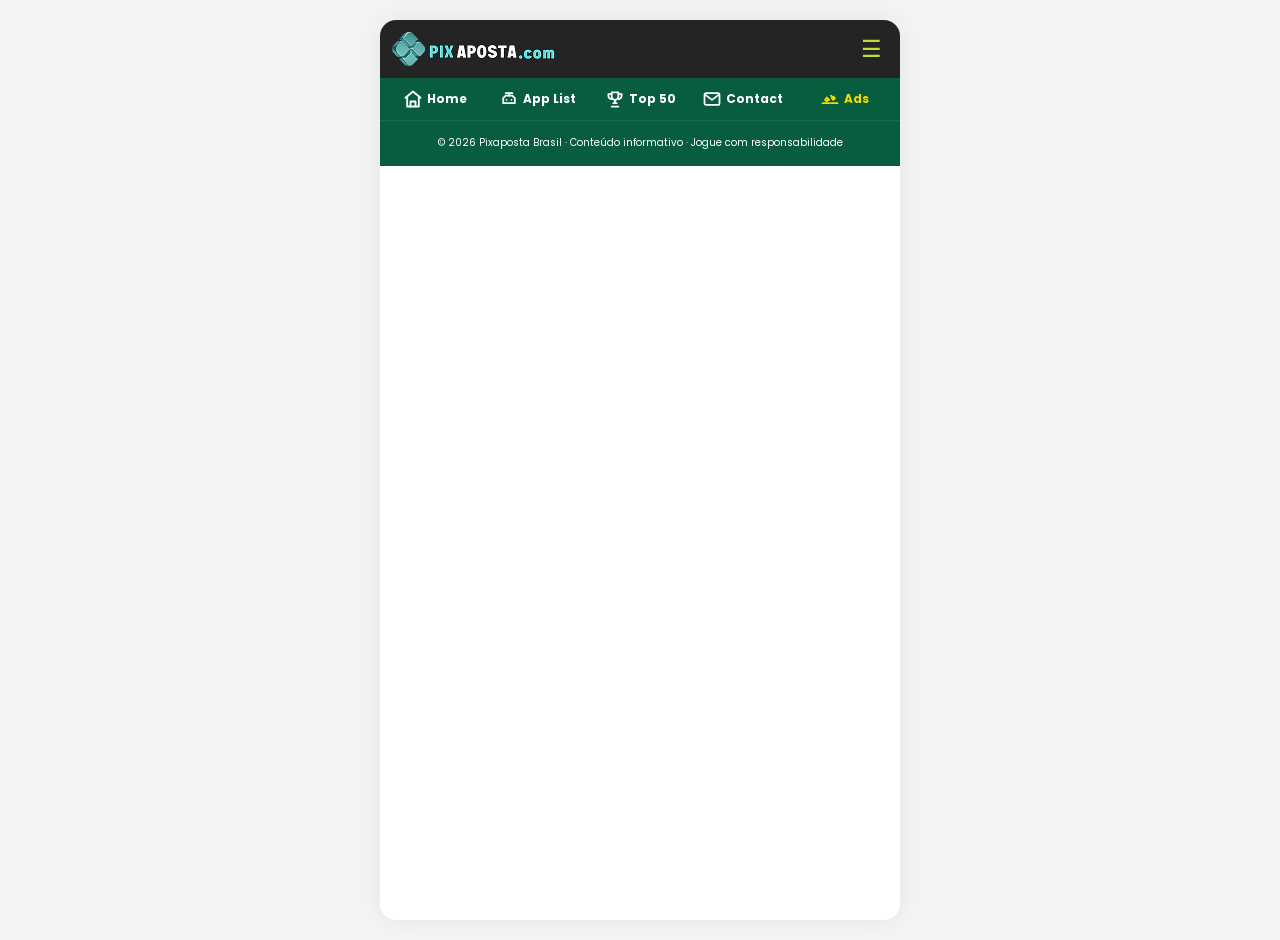
==== about.html @ 3890f2f1 "extra update" ====
<!doctype html>
<html lang="pt-BR">
<head>
    <meta charset="utf-8">
    <meta name="viewport" content="width=device-width, initial-scale=1">
    <title>Pixaposta Brasil — Aplicativos de Jogos, Plataformas e Ofertas</title>
    <meta name="description" content="Confira aplicativos de jogos e plataformas populares no Brasil. Explore novidades, ofertas e informações sobre cada aplicativo.">
    <meta name="robots" content="index,follow,max-image-preview:large">
    <meta name="author" content="Pixaposta Brasil">
    <meta name="format-detection" content="telephone=no">
    <link rel="canonical" href="https://example.com/">
    <meta property="og:type" content="website">
    <meta property="og:locale" content="pt_BR">
    <meta property="og:title" content="Pixaposta Brasil — Aplicativos de Jogos, Plataformas e Ofertas">
    <meta property="og:description" content="Explore plataformas brasileiras de jogos, bônus e aplicativos recomendados.">
    <meta name="theme-color" content="#075d3e">
    <link rel="preconnect" href="https://fonts.googleapis.com">
    <link rel="preconnect" href="https://fonts.gstatic.com" crossorigin>
    <link href="https://fonts.googleapis.com/css2?family=Poppins:wght@400;500;600;700;800;900&display=swap" rel="stylesheet">
    <link rel="stylesheet" href="./assets/css/style.css">
    <script type="application/ld+json">
    {"@context":"https://schema.org","@type":"WebSite","name":"Pix Aposta Brasil","url":"https://example.com/","inLanguage":"pt-BR","description":"Plataformas brasileiras de jogos, bônus e aplicativos recomendados."}
    </script>
</head>
<body>
    <main class="site" id="topperformers">
        <header>
            <div class="topbar">
            <a class="brand" href="index.html" aria-label="Pix Aposta Brasil">
                <img class="brand-logo" src="./assets/images/pixaposta-logo.png" alt="Pix Aposta Brasil">
            </a>
            <button class="menu" id="menu-toggle" type="button" aria-label="Abrir menu" aria-expanded="false" aria-controls="site-menu">☰</button>
            </div>
            <nav class="menu-panel" id="site-menu" aria-label="Menu do site">
            <a href="index.html"><span class="menu-icon" aria-hidden="true"><svg viewBox="0 0 24 24" fill="none" stroke="currentColor" stroke-width="2" stroke-linecap="round" stroke-linejoin="round"><path d="M3 10.5 12 3l9 7.5"/><path d="M5 9.5V21h14V9.5"/><path d="M9 21v-6h6v6"/></svg></span>Home</a>
            <a href="policy.html"><span class="menu-icon" aria-hidden="true"><svg viewBox="0 0 24 24" fill="none" stroke="currentColor" stroke-width="2" stroke-linecap="round" stroke-linejoin="round"><path d="M12 3 20 6v6c0 5-3.5 8-8 9-4.5-1-8-4-8-9V6l8-3Z"/><path d="m9 12 2 2 4-4"/></svg></span>Policy</a>
            <a href="terms-and-conditions.html"><span class="menu-icon" aria-hidden="true"><svg viewBox="0 0 24 24" fill="none" stroke="currentColor" stroke-width="2" stroke-linecap="round" stroke-linejoin="round"><path d="M6 3h9l3 3v15H6z"/><path d="M15 3v4h4"/><path d="M9 12h6M9 16h6"/></svg></span>T&amp;C</a>
            <a href="about.html"><span class="menu-icon" aria-hidden="true"><svg viewBox="0 0 24 24" fill="none" stroke="currentColor" stroke-width="2" stroke-linecap="round" stroke-linejoin="round"><circle cx="12" cy="8" r="4"/><path d="M4 21c1.5-4 4-6 8-6s6.5 2 8 6"/></svg></span>About</a>
            <a href="faq.html"><span class="menu-icon" aria-hidden="true"><svg viewBox="0 0 24 24" fill="none" stroke="currentColor" stroke-width="2" stroke-linecap="round" stroke-linejoin="round"><circle cx="12" cy="12" r="9"/><path d="M9.5 9a2.7 2.7 0 1 1 4.5 2c-1.4 1-2 1.5-2 3"/><path d="M12 17h.01"/></svg></span>FAQ</a>
            </nav>
            <nav class="nav" aria-label="Navegação principal">
            <a href="index.html"><span class="nav-icon" aria-hidden="true"><svg viewBox="0 0 24 24" fill="none" stroke="currentColor" stroke-width="2.2" stroke-linecap="round" stroke-linejoin="round"><path d="M3 10.5 12 3l9 7.5"/><path d="M5 9.5V21h14V9.5"/><path d="M9 21v-6h6v6"/></svg></span><span class="nav-label">Home</span></a>
            <a href="applist.html"><span class="nav-icon" aria-hidden="true"><svg viewBox="0 0 24 24" fill="none" stroke="currentColor" stroke-width="2.1" stroke-linecap="round" stroke-linejoin="round"><path d="M8 8h8l3 3v6H5v-6l3-3Z"/><path d="M9 13h.01M15 13h.01"/><path d="M12 8V5"/><path d="M8 5h8"/></svg></span><span class="nav-label">App List</span></a>
            <a href="top.html"><span class="nav-icon" aria-hidden="true"><svg viewBox="0 0 24 24" fill="none" stroke="currentColor" stroke-width="2.1" stroke-linecap="round" stroke-linejoin="round"><path d="M8 4h8v5a4 4 0 0 1-8 0V4Z"/><path d="M8 6H4v2a4 4 0 0 0 4 4M16 6h4v2a4 4 0 0 1-4 4M12 13v4M8 21h8M10 17h4"/></svg></span><span class="nav-label">Top 50</span></a>
            <a href="contact.html"><span class="nav-icon" aria-hidden="true"><svg viewBox="0 0 24 24" fill="none" stroke="currentColor" stroke-width="2.1" stroke-linecap="round" stroke-linejoin="round"><rect x="3" y="5" width="18" height="14" rx="2"/><path d="m4 7 8 6 8-6"/></svg></span><span class="nav-label">Contact</span></a>
            <a href="ads.html" class="active" aria-current="page"><span class="nav-icon" aria-hidden="true"><svg viewBox="0 0 24 24" fill="none" stroke="currentColor" stroke-width="2.1" stroke-linecap="round" stroke-linejoin="round"><path d="m14 11 2-2 2 2-2 2-2-2Z"/><path d="m10 13-2 2-2-2 2-2 2 2Z"/><path d="m8 10 3 3"/><path d="m13 8 3 3"/><path d="M3 17h8M13 17h8"/></svg></span><span class="nav-label">Ads</span></a>
            </nav>
        </header>
        <footer class="footer">© 2026 Pixaposta Brasil · Conteúdo informativo · Jogue com responsabilidade</footer>
    </main>    
    <script src="./assets/js/app.js" defer></script>
</body>
</html>
---- assets/css/style.css ----
:root {
  --green: #075d3e;
  --green-2: #16a000;
  --lime: #b9df39;
  --orange: #ff6b19;
  --ink: #242424;
  --muted: #666;
  --bg: #f4f4f4;
  --card: #fff;
  --line: #ddd;
  --radius: 14px;
  --shadow:0 12px 30px rgba(0,0,0,.10);
  --border: #8d8d8d;
}
* {
  box-sizing: border-box;
}
html {
  scroll-behavior: smooth;
}
body {
  margin: 0;
  background: var(--bg);
  font-family: "Poppins", Arial, Helvetica, sans-serif;
  color: var(--ink);
  line-height: 1.45;
}
a {
  color: inherit;
}
button,
a {
  touch-action: manipulation;
}
.site {
  width: min(100%, 520px);
  margin: auto;
  background: #fff;
  min-height: 100vh;
  box-shadow: 0 0 28px #0001;
}
.topbar {
  background: #242424;
  color: #fff;
  min-height: 58px;
  display: flex;
  align-items: center;
  justify-content: space-between;
  padding: 7px 12px;
  font-size: 11px;
}
.brand {
  display: flex;
  align-items: center;
  min-width: 0;
}
.brand-logo {
  display: block;
  width: auto;
  max-width: min(210px, calc(100vw - 70px));
  height: auto;
  max-height: 42px;
  object-fit: contain;
}
.menu {
  font-size: 23px;
  color: #b9df39;
  background: transparent;
  border: 0;
  cursor: pointer;
  padding: 5px 6px;
  border-radius: 6px;
  line-height: 1;
  flex: 0 0 auto;
}
.menu:focus-visible {
  outline: 2px solid #b9df39;
  outline-offset: 2px;
}
.menu-panel {
  display: none;
  background: #031e03;
  border-bottom: 1px solid #ddd;
  box-shadow: 0 4px 10px #0002;
  padding: 6px 10px;
}
.menu-panel.open {
  display: block;
}
.menu-panel a {
  display: flex;
  align-items: center;
  gap: 9px;
  text-decoration: none;
  color: #eaff3b;
  font-size: 14px;
  font-weight: 600;
  padding: 10px 8px;
  border-radius: 8px;
}
.menu-panel a:hover,
.menu-panel a:focus-visible {
  background: #eef8e9;
  color: #075d3e;
}
.menu-panel a:focus-visible {
  outline: 2px solid #16a000;
  outline-offset: 1px;
}
.menu-icon,
.nav-icon {
  width: 20px;
  height: 20px;
  display: inline-flex;
  align-items: center;
  justify-content: center;
  flex: 0 0 20px;
}
.menu-icon svg,
.nav-icon svg {
  width: 20px;
  height: 20px;
  display: block;
}
.nav {
  background: var(--green);
  color: #fff;
  display: flex;
  justify-content: space-around;
  gap: 2px;
  padding: 7px 5px;
  font-size: 12px;
}
.nav a {
  display: flex;
  flex: 1;
  min-width: 0;
  align-items: center;
  justify-content: center;
  gap: 4px;
  padding: 4px 2px;
  text-decoration: none;
  font-weight: 700;
  color: #fff;
  border-radius: 7px;
  white-space: nowrap;
}
.nav a.active,
.nav a:hover,
.nav a:focus-visible {
  color: #f5d900;
}
.nav a:focus-visible {
  outline: 2px solid #f5d900;
  outline-offset: 1px;
}
.nav-label {
  display: inline-block;
}
.hero {
  padding: 8px;
  background: linear-gradient(135deg, #1b8b54, #b9df39);
}
.hero-banner {
  min-height: 95px;
  border-radius: 16px;
  /* background: radial-gradient(circle at 80% 20%, #ffd26a 0 9%, transparent 10%),
    linear-gradient(120deg, #174d37, #7b4b22 55%, #e5a54a); */
  color: #fff;
  padding: 16px;
  position: relative;
  overflow: hidden;
}

.hero-banner img {
    width: 100%;
    height: auto;
}
/* .hero-banner:after {
  content: "🎁";
  position: absolute;
  right: 12px;
  bottom: 2px;
  font-size: 68px;
  filter: drop-shadow(0 3px 2px #0005);
} */
.hero-banner h1 {
  font-size: 17px;
  line-height: 1.05;
  margin: 0 0 6px;
  max-width: 55%;
  text-transform: uppercase;
}
.hero-banner strong {
  color: #eaff3b;
  font-size: 25px;
  display: block;
}
.hero-banner small {
  font-size: 9px;
}
.featured {
  background: linear-gradient(135deg, #0d804d, #79b72b);
  padding: 12px 9px 10px;
  display: grid;
  grid-template-columns: repeat(3, 1fr);
  gap: 7px;
}
.feature {
  background: #fff;
  border-radius: 10px;
  padding: 8px 5px;
  text-align: center;
  box-shadow: 0 2px 0 #0002;
}
.app-icon {
  width: 48px;
  height: 48px;
  margin: 0 auto 5px;
  /* border-radius: 10px; */
  display: grid;
  place-items: center;
  /* background: linear-gradient(135deg, #0b5b39, #1aa600); */
  color: #fff;
  font-size: 13px;
  font-weight: 900;
  /* border: 3px solid #f4d94a; */
  box-shadow: inset 0 0 0 2px #fff5;
}
.feature h2 {
  font-size: 11px;
  margin: 2px 0;
}
.stars {
  color: #f5a400;
  font-size: 20px;
}
.btn {
  display: inline-block;
  background: var(--orange);
  color: #ffee00;
  border: 0;
  border-radius: 5px;
  padding: 5px 12px;
  font-size: 9px;
  font-weight: 600;
  text-decoration: none;
  text-transform: uppercase;
}
.tabs {
  display: flex;
  background: #fff;
  border-bottom: 1px solid #ddd;
}
.tabs button {
  flex: 1;
  text-align: center;
  padding: 10px 3px;
  background: transparent;
  border: 0;
  border-bottom: 2px solid transparent;
  text-decoration: none;
  font: inherit;
  font-size: 14px;
  color: #999;
  cursor: pointer;
}
.tabs button.active {
  color: #0787ff;
  border-bottom-color: #0787ff;
  font-weight: 800;
}
.tabs button:focus-visible {
  outline: 2px solid #0787ff;
  outline-offset: -2px;
}
.empty-state {
  font-size: 11px;
  color: #777;
  text-align: center;
  padding: 24px 8px;
}
.list {
  padding: 16px;
}
.app-card {
  display: flex;
  align-items: center;
  gap: 9px;
  background: var(--card);
  border: 1px solid #d6d6d6;
  border-radius: 14px;
  padding: 8px 10px;
  margin: 0 0 8px;
  box-shadow: 0 2px 4px #0002;
  min-height: 67px;
}
.app-card .app-icon {
  flex: 0 0 80px;
  width: 80px;
  height: 80px;
  margin: 0;
  font-size: 14px;
  /* border-width: 2px; */
}
.app-info {
  min-width: 0;
  flex: 1;
}
.app-name {
  font-size: 14px;
  font-weight: 800;
  margin: 0;
}
.app-sub {
  font-size: 9px;
  color: #777;
  margin: 1px 0;
}
.recommend {
  font-size: 9px;
  color: #0caa20;
  font-weight: 700;
}

.app-card .btn {
    background: #08a600;
    border-radius: 20px;
    font-size: 14px;
    padding: 6px 20px;
    white-space: nowrap;
}
.content {
  padding: 16px 20px;
}
.content h2 {
  color: #12a300;
  font-size: 18px;
  margin: 10px 0 5px;
}
.content h3 {
  font-size: 15px;
  margin: 13px 0 4px;
}
.content p,
.content li {
  font-size: 12px;
  color: #444;
}
.content ul {
  padding-left: 18px;
  margin-top: 5px;
}
.footer {
  background: #075d3e;
  color: #fff;
  text-align: center;
  font-size: 10px;
  padding: 15px;
}
.sr-only {
  position: absolute;
  width: 1px;
  height: 1px;
  padding: 0;
  margin: -1px;
  overflow: hidden;
  clip: rect(0, 0, 0, 0);
  white-space: nowrap;
  border: 0;
}
@media (min-width: 700px) {
  body {
    padding: 20px;
  }
  .site {
    border-radius: 16px;
    overflow: hidden;
  }
  .hero-banner {
    min-height: 150px;
    /* padding: 25px; */
  }
  .hero-banner h1 {
    font-size: 24px;
  }
  .hero-banner strong {
    font-size: 36px;
  }
  .hero-banner:after {
    font-size: 110px;
  }
  .content p,
  .content li {
    font-size: 12px;
  }
  .app-card {
    min-height: 76px;
  }
  .app-name {
    font-size: 18px;
  }
  .app-sub,
  .recommend {
    font-size: 14px;
  }
  .recommend {
    margin: 0;
    }
}

    /* ========================================
   TOP 3 RANKING SECTION
======================================== */

.top3-ranking {
  position: relative;
  width: 100%;
  min-height: 315px;
  overflow: hidden;

  /* Green/yellow base similar to reference */
  background:
    radial-gradient(
      circle at 50% 45%,
      rgba(185, 223, 57, 0.35),
      transparent 55%
    ),
    linear-gradient(
      135deg,
      #075d3e 0%,
      #0b8143 45%,
      #179c32 100%
    );

  padding: 10px 10px 5px;
}


/* ----------------------------------------
   BACKGROUND IMAGE
   Replace ranking-background.jpg
   with your own artwork
----------------------------------------- */

.ranking-bg {
  position: absolute;
  inset: 0;

  background-image: url("https://darknabster.github.io/PixAposta/assets/images/ranking-bg.png");
  background-size: cover;
  background-position: center;
  background-repeat: no-repeat;

  /*
    Keeps the background visible while
    allowing the ranking cards to stand out.
  */
  z-index: 0;
}


/* Optional subtle green overlay */

.ranking-bg::after {
  content: "";
  position: absolute;
  inset: 0;

  background:
    linear-gradient(
      90deg,
      rgba(0, 100, 45, 0.20),
      rgba(20, 150, 45, 0.05),
      rgba(0, 100, 45, 0.20)
    );
}


/* ----------------------------------------
   RANKING CONTENT
----------------------------------------- */

.ranking-content {
  position: relative;
  z-index: 2;

  width: 100%;
  max-width: 500px;
  margin: 0 auto;

  display: grid;

  /*
    Center card is wider.
  */
  grid-template-columns:
    1fr
    1.12fr
    1fr;

  align-items: end;

  gap: 9px;

  /* min-height: 300px; */
  padding: 20px;
}


/* ----------------------------------------
   CARD BASE
----------------------------------------- */

.rank-card {
  position: relative;

  display: flex;
  flex-direction: column;
  align-items: center;

  /*
    Transparent white gradient,
    matching the reference.
  */
  background:
    linear-gradient(
      180deg,
      rgba(255, 255, 255, 0.94) 0%,
      rgba(255, 255, 255, 0.66) 45%,
      rgba(255, 255, 255, 0) 90%
    );

  border-radius: 18px 18px 22px 22px;

  padding: 14px 8px 44px;

  /* box-shadow:
    0 5px 12px rgba(0, 0, 0, 0.20),
    inset 0 1px 0 rgba(255, 255, 255, 0.85); */

  backdrop-filter: blur(2px);

  min-width: 0;
}


/* ----------------------------------------
   DIFFERENT CARD HEIGHTS
----------------------------------------- */

/* #2 */
.rank-2 {
  min-height: 205px;
}

/* #1 — BIGGER + LONGER */
.rank-1 {
  min-height: 255px;

  padding-top: 17px;

  border-radius: 20px 20px 24px 24px;

  /*
    Slightly stronger highlight for #1
  */
  background:
    linear-gradient(
      180deg,
      rgba(255, 251, 129, 0.97) 0%,
      rgba(255, 251, 129, 0.80) 45%,
      rgba(255, 251, 129, 0) 90%
    );

  /* box-shadow:
    0 7px 16px rgba(0, 0, 0, 0.25),
    inset 0 1px 0 rgba(255, 255, 255, 0.95);*/
} 

/* #3 */
.rank-3 {
  min-height: 205px;
}


/* ----------------------------------------
   PLATFORM LOGO
----------------------------------------- */

.platform-logo {
  width: 80px;
  height: 80px;

  border-radius: 18px;

  /* padding: 4px; */

  background:
    linear-gradient(
      145deg,
      #f7e94b,
      #fff36b,
      #d5bd16
    );

  /* border: 2px solid #e8dc38; */

  box-shadow:
    0 3px 7px rgba(0, 0, 0, 0.28),
    inset 0 0 0 3px rgba(0, 90, 35, 0.55);

  display: flex;
  align-items: center;
  justify-content: center;

  overflow: hidden;
}


/* #1 logo is larger */

.rank-1 .platform-logo {
  width: 88px;
  height: 88px;

  border-radius: 20px;
}


/* Actual logo image */

.platform-logo img {
  width: 100%;
  height: 100%;

  object-fit: contain;

  display: block;

  border-radius: 13px;
}

.rank-platform {
  display: flex;
  flex-direction: column;
  align-items: center;
  justify-content: center;

  gap: 4px;
}

/* ----------------------------------------
   PLATFORM NAME
----------------------------------------- */

.platform-name {
  margin-top: 5px;

  font-size: 17px;
  line-height: 1;

  font-weight: 500;

  color: #111;

  text-align: center;
}


/* #1 platform name */

.rank-1 .platform-name {
  font-size: 21px;
  font-weight: 500;
}


/* ----------------------------------------
   STARS
----------------------------------------- */

.stars {
  margin-top: 7px;

  color: #f5d900;

  font-size: 24px;

  line-height: 1;

  letter-spacing: 1px;

  text-shadow:
    0 1px 1px rgba(120, 75, 0, 0.25);
}


/* #1 stars */

.rank-1 .stars {
  font-size: 30px;
  margin-top: 9px;
}


/* ----------------------------------------
   REGISTER BUTTON
----------------------------------------- */

.rank-button {
  display: flex;
  align-items: center;
  justify-content: center;

  width: 100%;

  max-width: 108px;

  min-height: 28px;

  margin-top: 8px;

  border-radius: 6px;

  background:
    linear-gradient(
      180deg,
      #ff5b16 0%,
      #f33d08 100%
    );

  color: #fff;

  text-decoration: none;

  font-size: 12px;

  font-weight: 200;

  letter-spacing: 3px;

  padding: 0 20px;
  box-shadow:
    0 2px 3px rgba(0, 0, 0, 0.18);

  transition:
    transform 0.15s ease,
    filter 0.15s ease;
}


.rank-button:hover {
  filter: brightness(1.08);
  transform: translateY(-1px);
}


/* #1 button */

.rank-1 .rank-button {
  max-width: 115px;
  min-height: 30px;
  font-size: 12px;
}


/* ----------------------------------------
   MEDAL / RANKING BADGE
----------------------------------------- */

.rank-medal {
  position: absolute;

  left: 50%;

  transform: translateX(-50%);

  bottom: -18px;

  width: 66px;
  height: 66px;

  display: flex;
  align-items: center;
  justify-content: center;

  z-index: 5;
}


.rank-medal img {
  width: 100%;
  height: 100%;

  object-fit: contain;

  display: block;

  filter:
    drop-shadow(0 4px 3px rgba(0,0,0,0.28));
}


/* #1 medal is slightly larger */

.rank-1 .rank-medal {
  width: 75px;
  height: 75px;

  bottom: -20px;
}


/* ----------------------------------------
   MOBILE
----------------------------------------- */

@media (max-width: 380px) {

  .top3-ranking {
    min-height: 285px;
    padding-left: 7px;
    padding-right: 7px;
  }

  .ranking-content {
    gap: 6px;
    min-height: 270px;
  }

  .rank-card {
    min-height: 185px;
    padding-left: 5px;
    padding-right: 5px;
  }

  .rank-1 {
    min-height: 230px;
  }

  .platform-logo {
    width: 62px;
    height: 62px;
  }

  .rank-1 .platform-logo {
    width: 72px;
    height: 72px;
  }

  .platform-name {
    font-size: 14px;
  }

  .rank-1 .platform-name {
    font-size: 17px;
  }

  .stars {
    font-size: 14px;
  }

  .rank-1 .stars {
    font-size: 14px;
  }

  .rank-button {
    max-width: 95px;
    font-size: 8px;
  }

  .rank-medal {
    width: 55px;
    height: 55px;
  }

  .rank-1 .rank-medal {
    width: 63px;
    height: 63px;
  }
}

@media (max-width: 512px) {
  .stars {
      font-size: 14px;
    }
  .rank-1 .stars {
      font-size: 18px;
  }
}

/* ========================================
   PROMOTIONS — SINGLE COLUMN
======================================== */

.promo-grid {
    width: 100%;
    /* max-width: 408px; */
    margin: 0 auto;

    display: flex;
    flex-direction: column;
    gap: 16px;
}

.promo-card {
    width: 100%;
    overflow: hidden;
    border-radius: 14px;
    line-height: 0;
}

.promo-card img {
    display: block;
    width: 100%;
    /* max-width: 408px; */
    height: auto;

    aspect-ratio: 408 / 136;
    object-fit: contain;
}


/* ========================================
   MOBILE
======================================== */

@media (max-width: 600px) {
    .promo-grid {
        width: 100%;
        /* max-width: 408px; */
        gap: 12px;
    }

    .promo-card {
        border-radius: 10px;
    }
}

/* ========================================
   HERO SLIDER
======================================== */

.hero {
    width: 100%;
    padding: 20px 16px;
}

.hero-slider {
    position: relative;
    width: 100%;
    max-width: 1200px;
    margin: 0 auto;

    overflow: hidden;

    border-radius: 36px;

    background: #111;

    touch-action: pan-y;
    user-select: none;
}

.hero-slides {
    position: relative;
    width: 100%;

    aspect-ratio: 1200 / 600;
}


/* ========================================
   SLIDES
======================================== */

.hero-slide {
    position: absolute;
    inset: 0;

    width: 100%;
    height: 100%;

    opacity: 0;
    visibility: hidden;

    transition:
        opacity 0.7s ease,
        visibility 0.7s ease;

    pointer-events: none;
}

.hero-slide.active {
    opacity: 1;
    visibility: visible;

    pointer-events: auto;
}

.hero-slide img {
    display: block;

    width: 100%;
    height: 100%;

    object-fit: cover;
}


/* ========================================
   ARROWS
======================================== */

.hero-arrow {
    position: absolute;
    top: 50%;
    z-index: 5;

    width: 44px;
    height: 44px;

    display: flex;
    align-items: center;
    justify-content: center;

    transform: translateY(-50%);

    border: 0;
    border-radius: 50%;

    background: rgba(0, 0, 0, 0.55);

    color: #fff;

    font-size: 32px;
    line-height: 1;

    cursor: pointer;

    opacity: 0;

    transition:
        opacity 0.2s ease,
        background 0.2s ease,
        transform 0.2s ease;
}

.hero-slider:hover .hero-arrow,
.hero-slider:focus-within .hero-arrow {
    opacity: 1;
}

.hero-arrow:hover {
    background: rgba(0, 0, 0, 0.8);
}

.hero-prev {
    left: 16px;
}

.hero-next {
    right: 16px;
}


/* ========================================
   DOTS
======================================== */

.hero-dots {
    position: absolute;

    left: 50%;
    bottom: 14px;

    z-index: 5;

    display: flex;
    align-items: center;
    gap: 8px;

    transform: translateX(-50%);
}

.hero-dot {
    width: 9px;
    height: 9px;

    padding: 0;

    border: 0;
    border-radius: 50%;

    background: rgba(255, 255, 255, 0.55);

    cursor: pointer;

    transition:
        width 0.25s ease,
        background 0.25s ease;
}

.hero-dot.active {
    width: 25px;

    border-radius: 999px;

    background: #fff;
}


/* ========================================
   TABLET
======================================== */

@media (max-width: 768px) {

    .hero {
        padding: 14px 12px;
    }

    .hero-slider {
        border-radius: 26px;
    }
    .hero-slides {
        aspect-ratio: 1200 / 600;
    }
    .hero-arrow {
        width: 38px;
        height: 38px;

        font-size: 26px;

        opacity: 1;
    }

    .hero-prev {
        left: 10px;
    }

    .hero-next {
        right: 10px;
    }

    .hero-dots {
        bottom: 10px;
    }
}


/* ========================================
   MOBILE
======================================== */

@media (max-width: 480px) {

    .hero {
        padding: 10px 10px;
    }

    .hero-slider {
        border-radius: 26px;
    }

    .hero-slides {
        aspect-ratio: 1200 / 600;
    }

    .hero-arrow {
        width: 32px;
        height: 32px;

        font-size: 23px;
    }

    .hero-prev {
        left: 7px;
    }

    .hero-next {
        right: 7px;
    }

    .hero-dots {
        bottom: 7px;
        gap: 5px;
    }

    .hero-dot {
        width: 6px;
        height: 6px;
    }

    .hero-dot.active {
        width: 18px;
    }
}


/* ========================================
   REDUCED MOTION
======================================== */

@media (prefers-reduced-motion: reduce) {

    .hero-slide {
        transition: none;
    }

    .hero-dot,
    .hero-arrow {
        transition: none;
    }
}

/* ========================================
   NEW APP RIBBON
======================================== */

.app-card {
    position: relative;
    overflow: hidden;
}

.new-ribbon {
    position: absolute;

    top: 12px;
    right: -34px;

    z-index: 10;

    width: 115px;

    padding: 6px 0;

    background: #d71920;
    color: #fff;

    font-size: 12px;
    font-weight: 800;
    line-height: 1;

    text-align: center;
    text-transform: uppercase;

    transform: rotate(45deg);

    box-shadow: 0 3px 8px rgba(0, 0, 0, 0.25);

    pointer-events: none;
}

@media (max-width: 600px) {

    .new-ribbon {
        top: 10px;
        right: -37px;

        width: 110px;

        padding: 5px 0;

        font-size: 11px;
    }
}

/* =========================================
           MAIN CONTAINER
        ========================================= */

        .gaming-platforms {
            width: 100%;
            max-width: 620px;
            margin: 0 auto;
            padding: 18px 14px 24px;
            position: relative;
            overflow: hidden;
            background:var(--bg)
        }
        .gaming-platforms__intro {
          background: white;
          padding: 16px;
          box-shadow: 0 4px 18px rgba(0, 0, 0, .08);
          border-radius: 18px;
        }



        /* =========================================
           HEADER
        ========================================= */

        .gaming-platforms__header {
            position: relative;
            z-index: 2;

            text-align: center;

            margin-bottom: 16px;
            padding: 0 20px;
        }

        .gaming-platforms__title {
          /* margin: 0; */
          /* font-size: clamp(24px, 6vw, 36px); */
          line-height: 1.05;
          font-weight: 900;
          text-transform: uppercase;
          color: var(--green);
          letter-spacing: -.5px;
          /* text-shadow: 0 1px 0 rgba(255, 255, 255, .8); */
          text-align: center;
          margin-bottom: 4px;
        }


        /* =========================================
           PLATFORM GRID
        ========================================= */

        .platform-grid {
            position: relative;
            z-index: 2;

            display: grid;

            grid-template-columns:
                repeat(3, minmax(0, 1fr));

            gap: 14px 12px;

            width: 100%;
        }


        /* =========================================
           PLATFORM CARD
        ========================================= */

        .platform-card {
            display: flex;

            flex-direction: column;

            align-items: center;

            min-width: 0;

            text-decoration: none;

            color: #222;

            transition:
                transform .2s ease,
                filter .2s ease;
        }

        .platform-card:hover {
            transform: translateY(-3px);
            filter: brightness(1.04);
        }

        .platform-card:focus-visible {
            outline: 3px solid #168600;
            outline-offset: 4px;
            border-radius: 8px;
        }


        /* =========================================
           PLATFORM IMAGE
        ========================================= */

        .platform-card__image-wrapper {
            width: 100%;

            aspect-ratio: 1 / 1;

            display: flex;
            align-items: center;
            justify-content: center;

            overflow: hidden;

            border-radius: 11px;
        }

        .platform-card__image {
            width: 100%;
            height: 100%;

            display: block;

            object-fit: contain;

            border-radius: 10px;
        }


        /* =========================================
           PLATFORM DOMAIN
        ========================================= */

        .platform-card__name {
            display: block;

            width: 100%;

            margin-top: 4px;

            text-align: center;

            font-size: 14px;

            line-height: 1.15;

            font-weight: 600;

            color: #222;

            overflow-wrap: anywhere;
        }


        /* =========================================
           TABLET
        ========================================= */

        @media (max-width: 600px) {

            .gaming-platforms {
                max-width: 100%;

                padding:24px;
            }

            .gaming-platforms::before {
                left: 22px;
            }

            .gaming-platforms::after {
                right: 22px;
            }

            .platform-grid {
                gap: 12px 10px;
            }

            .platform-card__name {
                font-size: 14px;
            }
        }


        /* =========================================
           SMALL MOBILE
        ========================================= */

        @media (max-width: 380px) {

            .gaming-platforms {
                padding-left: 10px;
                padding-right: 10px;
            }

            .gaming-platforms__header {
                padding-left: 12px;
                padding-right: 12px;
            }

            .gaming-platforms__title {
                font-size: 19px;
            }

            .platform-grid {
                gap: 10px 8px;
            }

            .platform-card__name {
                font-size: 8px;
            }
        }


        /* =========================================
           VERY SMALL DEVICES
        ========================================= */

        @media (max-width: 300px) {

            .platform-grid {
                grid-template-columns:
                    repeat(2, minmax(0, 1fr));

                gap: 14px 10px;
            }

            .platform-card__name {
                font-size: 9px;
            }
        }

/* =========================================
   TOP 20 PERFORMERS
========================================= */
.performers-section {
      width: min(100%, 760px);
      margin: 0 auto;
      padding: 18px 12px 28px;
      background: white;
    }

    .section-header {
      display: flex;
      align-items: center;
      justify-content: space-between;
      gap: 12px;
      margin: 0 4px 12px;
    }

    .section-title {
      margin: 0;
      color: var(--green);
      font-size: clamp(20px, 5vw, 30px);
      line-height: 1.1;
      font-weight: 900;
      letter-spacing: .02em;
      text-transform: uppercase;
    }

    .section-subtitle {
      margin: 4px 0 0;
      color: var(--muted);
      font-size: 12px;
    }

    .performers {
      display: grid;
      gap: 10px;
    }

    .performer-card {
      position: relative;
      display: grid;
      grid-template-columns: 58px minmax(0, 1fr) auto;
      align-items: center;
      gap: 10px;
      min-height: 82px;
      padding: 10px 12px;
      background: var(--surface);
      border: 1px solid var(--border);
      border-radius: var(--radius);
      box-shadow: var(--shadow);
      transition: transform .18s ease, box-shadow .18s ease, border-color .18s ease;
    }

    .performer-card:hover {
      transform: translateY(-2px);
      border-color: #bdbdbd;
      box-shadow: 0 8px 22px rgba(0,0,0,.15);
    }

    .game-icon-wrap {
      width: 58px;
      height: 58px;
      display: grid;
      place-items: center;
      /* border-radius: 14px; */
      overflow: hidden;
      /* background: linear-gradient(145deg, #173b12, #48bb28);
      box-shadow: inset 0 0 0 2px rgba(255,255,255,.3); */
    }

    .game-icon {
      width: 52px;
      height: 52px;
      object-fit: cover;
      border-radius: 11px;
      display: block;
    }

    .game-info {
      min-width: 0;
    }

    .game-info h2 {
      margin: 1px 0 2px;
      font-size: 15px;
      line-height: 1.2;
      font-weight: 800;
      white-space: nowrap;
      overflow: hidden;
      text-overflow: ellipsis;
    }

    .category {
      margin: 0;
      color: #777;
      font-size: 11px;
      line-height: 1.25;
    }

    .rating {
      display: flex;
      align-items: center;
      gap: 6px;
      margin: 4px 0 0;
      color: var(--orange);
      font-size: 10px;
      line-height: 1;
      white-space: nowrap;
    }

    .rating span:first-child {
      letter-spacing: -1px;
      font-size: 10px;
    }

    .rating span:last-child {
      color: #6c6c6c;
    }

    .badge {
      display: inline-flex;
      align-items: center;
      padding: 2px 7px;
      border-radius: 999px;
      background: #ffcf00;
      color: #6c4a00;
      font-size: 8px;
      font-weight: 900;
      line-height: 1;
      text-transform: uppercase;
    }

    .play-btn {
      display: inline-flex;
      align-items: center;
      justify-content: center;
      min-width: 94px;
      min-height: 38px;
      padding: 8px 13px;
      border-radius: 999px;
      background: linear-gradient(180deg, #20b900, #0c9300);
      color: #fff;
      text-decoration: none;
      font-size: 12px;
      font-weight: 900;
      letter-spacing: .04em;
      box-shadow: inset 0 1px 0 rgba(255,255,255,.25), 0 4px 9px rgba(20,150,0,.22);
    }

    .play-btn:hover { filter: brightness(1.06); }
    .play-btn:focus-visible {
      outline: 3px solid rgba(22,164,0,.28);
      outline-offset: 2px;
    }

    @media (max-width: 430px) {
      .performers-section { padding: 12px 8px 20px; }
      .performer-card {
        grid-template-columns: 50px minmax(0, 1fr) auto;
        gap: 8px;
        min-height: 72px;
        padding: 8px 9px;
        border-radius: 15px;
      }
      .game-icon-wrap { width: 50px; height: 50px; border-radius: 12px; }
      .game-icon { width: 45px; height: 45px; border-radius: 9px; }
      .game-info h2 { font-size: 13px; }
      .category { font-size: 10px; }
      .rating { font-size: 9px; gap: 4px; }
      .play-btn { min-width: 76px; min-height: 34px; font-size: 10px; padding: 7px 9px; }
    }

    @media (max-width: 330px) {
      .performer-card { grid-template-columns: 46px minmax(0, 1fr); }
      .play-btn { grid-column: 2; justify-self: start; min-width: 72px; margin-top: 4px; }
    }

    @media (prefers-reduced-motion: reduce) {
      *, *::before, *::after {
        scroll-behavior: auto !important;
        transition: none !important;
      }
    }

/* =========================================
   CONTACT SECTION
========================================= */
.contact-page {
      width: 100%;
      max-width: 680px;
      position: relative;
      background: linear-gradient(180deg, #3f9200 0%, #65b900 25%, #8bc900 48%, #ffffff 48%, #ffffff 100%);
      border-bottom-right-radius: 30px;
      border-bottom-left-radius: 30px;
    }
    .contact-hero {
      min-height: 180px;
      position: relative;
      display: flex;
      justify-content: center;
      align-items: flex-start;
      padding-bottom: 100px;
      
    }

    .mail-icon {
      width: 88px;
      height: 88px;
      margin-top: 20px;
      border-radius: 50%;
      background: white;
      position: relative;
      box-shadow: 0 3px 8px rgba(0,0,0,.05);
    }

    .mail-icon::before {
      content: "";
      position: absolute;
      left: 19px;
      top: 27px;
      width: 50px;
      height: 34px;
      background: var(--green);
      border-radius: 3px;
      clip-path: polygon(0 0, 100% 0, 100% 100%, 0 100%);
    }

    .mail-icon::after {
      content: "";
      position: absolute;
      left: 21px;
      top: 28px;
      width: 46px;
      height: 31px;
      background: white;
      clip-path: polygon(0 0, 50% 43%, 100% 0, 100% 22%, 50% 67%, 0 22%);
      z-index: 2;
    }

    .form-card {
      position: relative;
      z-index: 2;
  
    }
    .form-card-content {
      margin-top: -58px;
      border-radius: 18px;
      box-shadow: var(--shadow);
      padding: 20px 32px 28px;
      background: white;
    }

    .form-header {
      text-align: center;
      margin-bottom: 17px;
    }

    .form-header h1 {
      margin: 0 0 5px;
      font-size: clamp(24px, 5vw, 31px);
      line-height: 1.15;
      font-weight: 800;
      letter-spacing: -0.6px;
      color: var(--green);
    }

    .form-header p {
      margin: 0 auto;
      max-width: 470px;
      color: #292929;
      font-size: 14px;
      line-height: 1.4;
    }

    form {
      width: 100%;
    }

    .field {
      margin-bottom: 9px;
    }

    label {
      display: block;
      margin: 0 0 3px 14px;
      font-size: 13px;
      line-height: 1.2;
      font-weight: 700;
    }

    input,
    textarea {
      width: 100%;
      border: 1px solid var(--border);
      background: #fff;
      color: #111;
      font: inherit;
      font-size: 13px;
      outline: none;
      transition: border-color .2s ease, box-shadow .2s ease;
    }

    input {
      height: 41px;
      padding: 0 14px;
      border-radius: 22px;
    }

    textarea {
      min-height: 93px;
      padding: 12px 14px;
      resize: vertical;
      border-radius: 17px;
      line-height: 1.4;
    }

    input::placeholder,
    textarea::placeholder {
      color: #8c8c8c;
      opacity: 1;
    }

    input:focus,
    textarea:focus {
      border-color: var(--green);
      box-shadow: 0 0 0 3px rgba(75,168,0,.16);
    }

    .captcha-wrap {
      margin: 10px 0 12px;
      min-height: 78px;
      display: flex;
      align-items: center;
    }

    /* Google reCAPTCHA is rendered here. */
    .g-recaptcha {
      transform-origin: left center;
    }

    .actions {
      display: flex;
      align-items: center;
    }

    .send-button {
      border: 0;
      min-width: 95px;
      height: 30px;
      padding: 0 24px;
      border-radius: 18px;
      background: #28a900;
      color: #fff900;
      font-size: 10px;
      line-height: 1;
      font-weight: 800;
      letter-spacing: 3px;
      cursor: pointer;
      text-transform: uppercase;
      box-shadow: none;
      transition: transform .15s ease, background .15s ease;
    }

    .send-button:hover {
      background: #218c00;
      transform: translateY(-1px);
    }

    .send-button:active {
      transform: translateY(0);
    }

    .send-button:focus-visible {
      outline: 3px solid rgba(40,169,0,.25);
      outline-offset: 3px;
    }

    .status {
      margin-top: 12px;
      font-size: 13px;
      font-weight: 600;
    }

    .required-note {
      margin: 10px 0 0;
      font-size: 11px;
      color: #666;
    }

    @media (max-width: 520px) {

      .mail-icon {
        width: 82px;
        height: 82px;
      }

      .mail-icon::before {
        left: 17px;
        top: 25px;
        width: 48px;
        height: 32px;
      }

      .mail-icon::after {
        left: 19px;
        top: 26px;
        width: 44px;
        height: 29px;
      }

      .form-card {
        margin-top: -52px;
        padding: 19px 24px 27px;
        border-radius: 22px;
        z-index: 2;
      }

      .form-header h1 {
        font-size: 24px;
      }

      .form-header p {
        font-size: 13px;
      }

      label {
        margin-left: 12px;
      }

      input {
        height: 41px;
      }

      textarea {
        min-height: 92px;
      }

      .captcha-wrap {
        overflow: hidden;
      }

      /* Scale Google's standard 304px widget on very narrow screens */
      .g-recaptcha {
        transform: scale(.88);
        transform-origin: left center;
      }
    }

    @media (max-width: 350px) {
      .form-card {
        padding-left: 17px;
        padding-right: 17px;
      }

      .g-recaptcha {
        transform: scale(.78);
      }
    }

    @media (prefers-reduced-motion: reduce) {
      html {
        scroll-behavior: auto;
      }

      * {
        transition: none !important;
      }
    }

    /* =========================================
    CONTATO
========================================= */
/* ================================ MAIN CONTAINER ================================= */ 
.contact-section { width: 100%; min-height: 100vh; display: flex; align-items: center; justify-content: center; padding: 80px 20px; } 
.contact-container { width: 100%; max-width: 1050px; margin: 0 auto; } 
/* ================================ HEADER ================================= */ 
.page-header { text-align: center; margin-bottom: 50px; } 
.page-header .eyebrow { display: inline-block; margin-bottom: 12px; padding: 6px 14px; border: 1px solid rgba(255, 255, 255, 0.15); border-radius: 50px; background: rgba(255, 255, 255, 0.05); color: #bba8ff; font-size: 12px; font-weight: 700; letter-spacing: 1.5px; text-transform: uppercase; } 
.page-header h1 { font-size: clamp(32px, 5vw, 52px); line-height: 1.15; font-weight: 800; margin-bottom: 15px; } 
.page-header p { max-width: 700px; margin: 0 auto; color: #aeb3c2; font-size: 15px; } 
/* ================================ CARDS ================================= */ 
.contact-grid { display: grid; grid-template-columns: repeat(2, minmax(0, 1fr)); gap: 25px; } 
.contact-card { position: relative; padding: 38px; border: 1px solid rgba(255, 255, 255, 0.1); border-radius: 22px; background: rgba(255, 255, 255, 0.055); backdrop-filter: blur(18px); -webkit-backdrop-filter: blur(18px); box-shadow: 0 20px 60px rgba(0, 0, 0, 0.25); overflow: hidden; transition: transform 0.3s ease, border-color 0.3s ease, box-shadow 0.3s ease; } 
.contact-card::before { 
  content: ""; 
  position: absolute; 
  width: 160px; height: 160px;
top: -90px;
right: -90px;
border-radius: 50%;
background: rgba(27, 139, 84, 0.31); filter: blur(10px);
} 
.contact-card:hover { 
  transform: translateY(-6px); border-color: rgba(156, 123, 255, 0.45); box-shadow: 0 25px 70px rgba(0, 0, 0, 0.35);
} 
/* ================================ ICON ================================= */ 
.card-icon { 
  width: 58px; height: 58px; display: flex; align-items: center; justify-content: center; margin-bottom: 24px; border-radius: 16px; background: linear-gradient(135deg, #b9df39, #16a000); box-shadow: 0 10px 30px rgba(100, 70, 220, 0.3); font-size: 25px;
} 
/* ================================ CONTENT ================================= */ .contact-card h2 { position: relative; margin-bottom: 18px; font-size: 23px; line-height: 1.3; font-weight: 700; } .contact-card p { position: relative; margin-bottom: 17px; color: #b9bdca; font-size: 14px; } .contact-card p:last-of-type { margin-bottom: 25px; } /* ================================ EMAIL ================================= */ .email-box { position: relative; display: inline-flex; align-items: center; gap: 10px; max-width: 100%; padding: 12px 17px; border: 1px solid rgba(255, 255, 255, 0.12); border-radius: 10px; background: rgba(0, 0, 0, 0.2); } .email-label { color: #888e9f; font-size: 12px; font-weight: 600; } .email-box a { color: var(--green); font-size: 14px; font-weight: 700; text-decoration: none; word-break: break-word; transition: color 0.2s ease; } .email-box a:hover { color: #ffffff; text-decoration: underline; } /* ================================ FOOTER ================================= */ .contact-footer { margin-top: 40px; text-align: center; color: #73798a; font-size: 12px; } /* ================================ TABLET ================================= */ @media (max-width: 800px) { .contact-section { padding: 60px 18px; } .contact-grid { grid-template-columns: 1fr; max-width: 650px; margin: 0 auto; } .page-header { margin-bottom: 35px; } } /* ================================ MOBILE ================================= */ @media (max-width: 480px) { .contact-section { padding: 45px 14px; } .page-header h1 { font-size: 32px; } .page-header p { font-size: 13px; } .contact-card { padding: 26px 22px; border-radius: 18px; } .contact-card h2 { font-size: 20px; } .contact-card p { font-size: 13px; } .card-icon { width: 52px; height: 52px; font-size: 22px; } .email-box { display: flex; flex-direction: column; align-items: flex-start; gap: 4px; } .email-box a { font-size: 13px; } } /* ================================ ACCESSIBILITY ================================= */ @media (prefers-reduced-motion: reduce) { html { scroll-behavior: auto; } .contact-card { transition: none; } }

/* ADS SECTION */
@media (max-width: 480px) {
    .ads-section {
        padding: 16px;
    }
}
/* @media (max-width: 800px) {
    .ads-section {
        padding: 60px 18px;
    }
} */
.ads-section {
    width: 100%;
    min-height: 100vh;
    display: flex;
    /* align-items: center; */
    justify-content: center;
    /* padding: 80px 20px; */
}
.hsub {
  text-align: center;
    font-size: 24px;
    font-weight: 600;
    line-height: 1.25;
    margin-top: 0;
    color: #16a000;
}

/* =========================================
   TNC SECTION
========================================= */
/* ========================================= HERO ========================================= */
.tnc-hero {
  position: relative;
  overflow: hidden;
  padding: 85px 20px 70px;
  text-align: center;
  border-bottom: 1px solid rgba(255, 255, 255, 0.06);
}
.tnc-hero::before {
  content: "";
  position: absolute;
  width: 420px;
  height: 420px;
  background: rgba(0, 100, 45, 0.20);
  border-radius: 50%;
  filter: blur(90px);
  top: -220px;
  left: 50%;
  transform: translateX(-50%);
  pointer-events: none;
}
.tnc-hero-content {
  position: relative;
  z-index: 1;
  width: min(850px, 100%);
  margin: auto;
}
.eyebrow {
  display: inline-flex;
  align-items: center;
  justify-content: center;
  padding: 7px 14px;
  margin-bottom: 20px;
  border: 1px solid #16a000;
    border-radius: 999px;
    background: #16a00036;
  color: var(--green);
  font-size: 0.75rem;
  font-weight: 700;
  letter-spacing: 1.5px;
  text-transform: uppercase;
}
.tnc-hero h1 {
  font-size: clamp(2.2rem, 6vw, 4rem);
  line-height: 1.15;
  letter-spacing: -1.8px;
  margin-bottom: 20px;
  color: var(--green);
}
/* .tnc-hero h1 span {
  background: linear-gradient(90deg, #ffffff, #b985ff);
  -webkit-background-clip: text;
  background-clip: text;
  color: transparent;
} */
.tnc-hero p {
  max-width: 700px;
  margin: auto;
  color: #bdb5c9;
  font-size: 1rem;
} /* =========================================
MAIN LAYOUT ========================================= */
.page-layout {
  width: min(1180px, calc(100% - 40px));
  margin: 50px auto 80px;
  display: grid;
  grid-template-columns: 270px minmax(0, 1fr);
  gap: 40px;
  align-items: start;
} /* =========================================
TABLE OF CONTENTS ========================================= */
.toc {
  position: sticky;
  top: 100px;
  padding: 24px;
  background: rgba(255, 255, 255, 0.035);
  border: 1px solid rgba(255, 255, 255, 0.08);
  border-radius: 18px;
}
.toc-title {
  color: #ffffff;
  font-size: 0.9rem;
  font-weight: 700;
  /* margin-bottom: 15px; */
}
.toc ol {
  padding-left: 1.2rem;
}
.toc li {
  margin-bottom: 8px;
}
.toc a {
  color: #0787ff;
  font-size: 0.78rem;
  line-height: 1.5;
  transition: color 0.2s ease;
}
.toc a:hover {
  color: #0787ff;
} /* ========================================= CONTENT CARD ========================================= */
.content-card {
  padding: clamp(24px, 4vw, 50px);
  border-radius: 24px;
  background: rgba(255, 255, 255, 0.035);
  border: 1px solid rgba(255, 255, 255, 0.08);
  box-shadow: 0 25px 70px rgba(0, 0, 0, 0.22);
}
.terms-section {
  scroll-margin-top: 100px;
  padding-bottom: 42px;
  margin-bottom: 42px;
  border-bottom: 1px solid rgba(255, 255, 255, 0.07);
}
.terms-section:last-child {
  padding-bottom: 0;
  margin-bottom: 0;
  border-bottom: 0;
}
.terms-section h2 {
  position: relative;
  padding-left: 16px;
  margin-bottom: 17px;
  color: var(--green);
  font-size: clamp(1.2rem, 2vw, 1.55rem);
  line-height: 1.35;
}
.terms-section h2::before {
  content: "";
  position: absolute;
  left: 0;
  top: 5px;
  width: 4px;
  height: calc(100% - 10px);
  border-radius: 5px;
  background: linear-gradient(#b9df39, #16a000);
}
.terms-section p {
  color: #c1bacb;
  font-size: 0.92rem;
  margin-bottom: 15px;
}
.terms-section p:last-child {
  margin-bottom: 0;
}
.terms-section strong {
  color: var(--green);
}
.terms-section a {
  color: #0787ff;
  font-weight: 600;
  word-break: break-word;
}
.terms-section a:hover {
  text-decoration: underline;
}
.terms-section ol {
  margin: 12px 0 15px;
}
.terms-section li {
  color: #c1bacb;
  font-size: 0.92rem;
  margin-bottom: 8px;
  padding-left: 5px;
}
.highlight {
  margin-top: 20px;
  padding: 18px 20px;
  border-radius: 14px;
  background: rgba(0, 100, 45, 0.20);
    border: 1px solid #16a000;
  color: var(--green);
}
.contact-box {
  margin-top: 20px;
  padding: 22px;
  border-radius: 16px;
  background: rgba(255, 255, 255, 0.04);
  border: 1px solid rgba(255, 255, 255, 0.08);
}
.contact-box p {
  margin-bottom: 7px;
} /* ========================================= FOOTER =========================================
*/
footer {
  border-top: 1px solid rgba(255, 255, 255, 0.07);
  padding: 35px 20px;
  text-align: center;
  color: #8f8799;
  font-size: 0.78rem;
}
footer strong {
  color: #c7bfce;
} /* ========================================= RESPONSIVE =========================================
*/
@media (max-width: 850px) {
  .page-layout {
    grid-template-columns: 1fr;
    gap: 25px;
  }
  .toc {
    position: relative;
    top: auto;
  }
  .toc ol {
    columns: 2;
    column-gap: 25px;
  }
  .toc li {
    break-inside: avoid;
  }
}
@media (max-width: 600px) {
  .header-container {
    width: min(100% - 24px, 1180px);
    min-height: 64px;
  }
  .logo {
    font-size: 1rem;
  }
  .back-home {
    padding: 8px 13px;
    font-size: 0.72rem;
  }
  .tnc-hero {
    padding: 25px 18px 35px;
  }
  .tnc-hero h1 {
    letter-spacing: -1px;
  }
  .tnc-hero p {
    font-size: 0.88rem;
  }
  .page-layout {
    width: min(100% - 24px, 1180px);
    margin-top: 0;
    margin-bottom: 50px;
  }
  .toc {
    padding: 19px;
  }
  .toc ol {
    columns: 1;
    margin: 0;
  }
  .content-card {
    padding: 24px 19px;
    border-radius: 18px;
  }
  .terms-section {
    padding-bottom: 32px;
    margin-bottom: 32px;
  }
  .terms-section p,
  .terms-section li {
    font-size: 0.86rem;
    line-height: 1.75;
  }
  .terms-section h2 {
    font-size: 1.15rem;
  }
} /* ========================================= ACCESSIBILITY ========================================= */
:focus-visible {
  outline: 3px solid #c99dff;
  outline-offset: 4px;
}
@media (prefers-reduced-motion: reduce) {
  html {
    scroll-behavior: auto;
  }
  *,
  *::before,
  *::after {
    transition: none !important;
  }
}
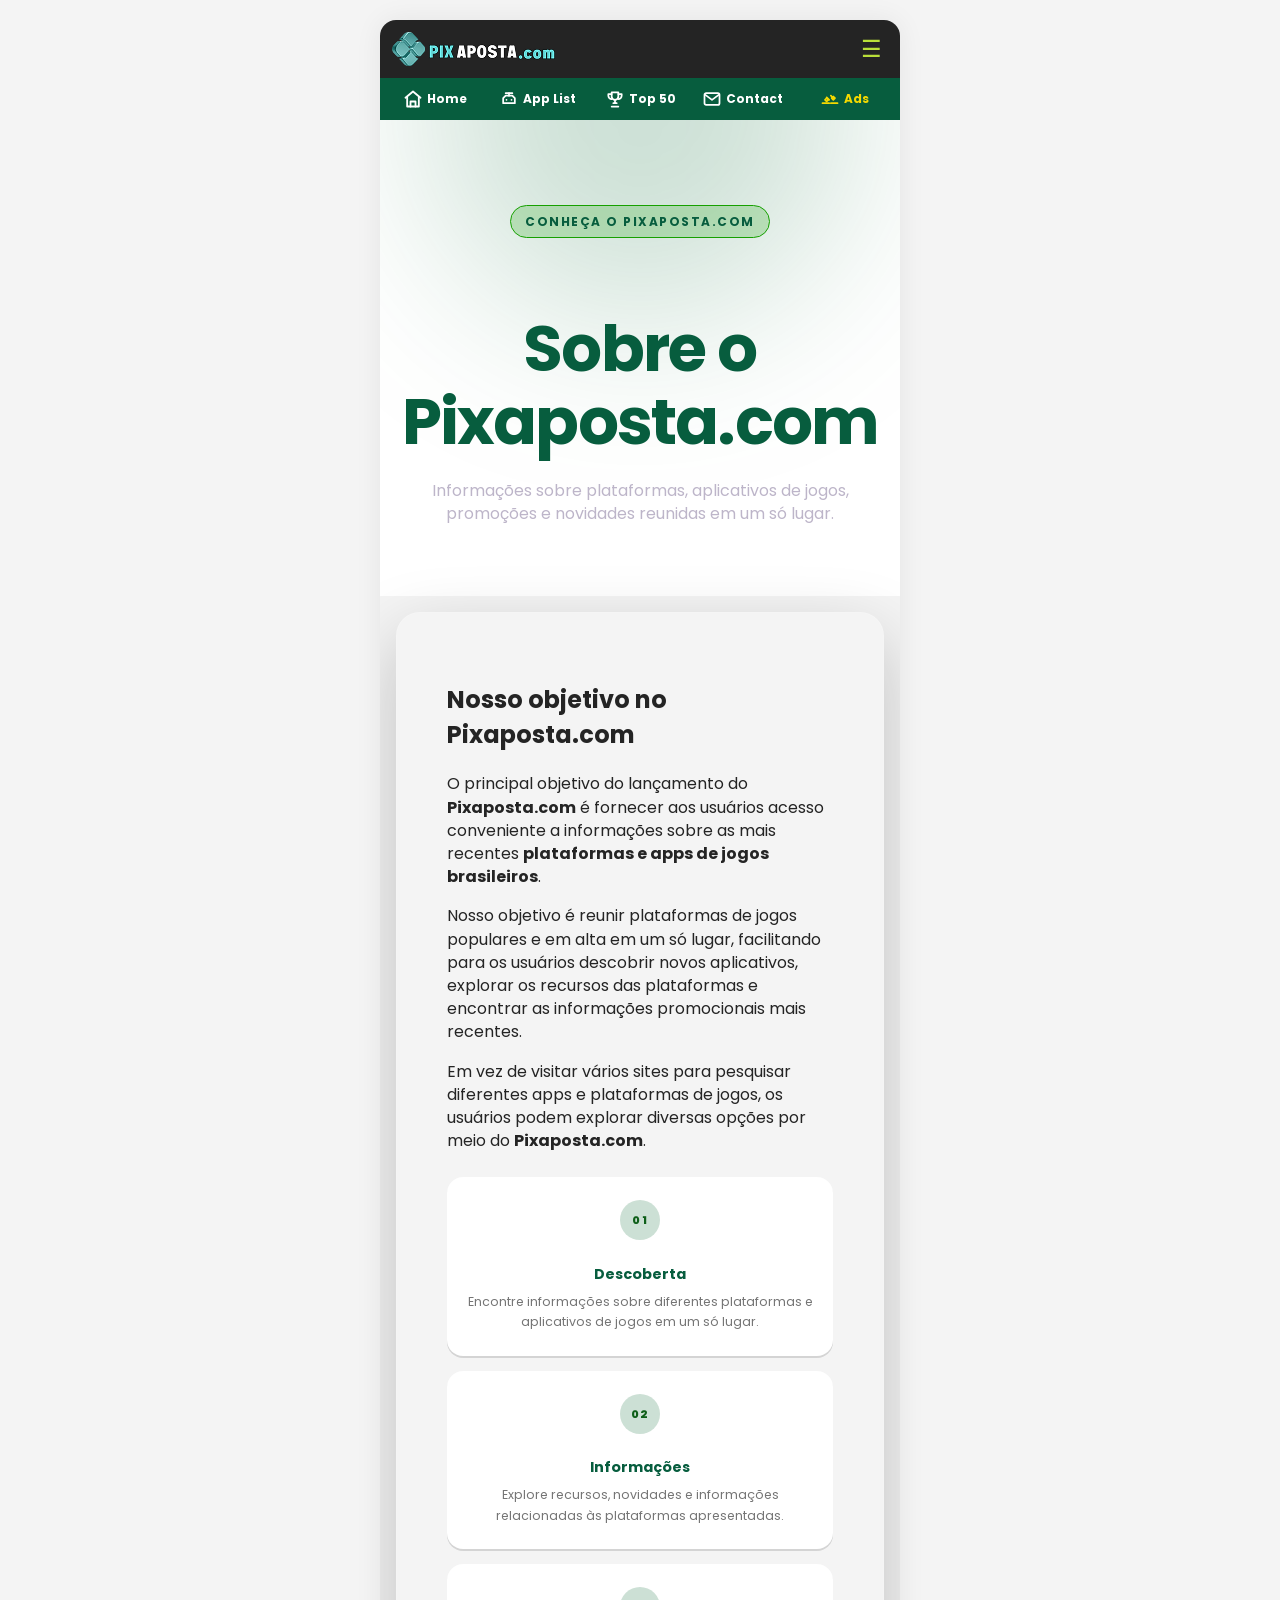
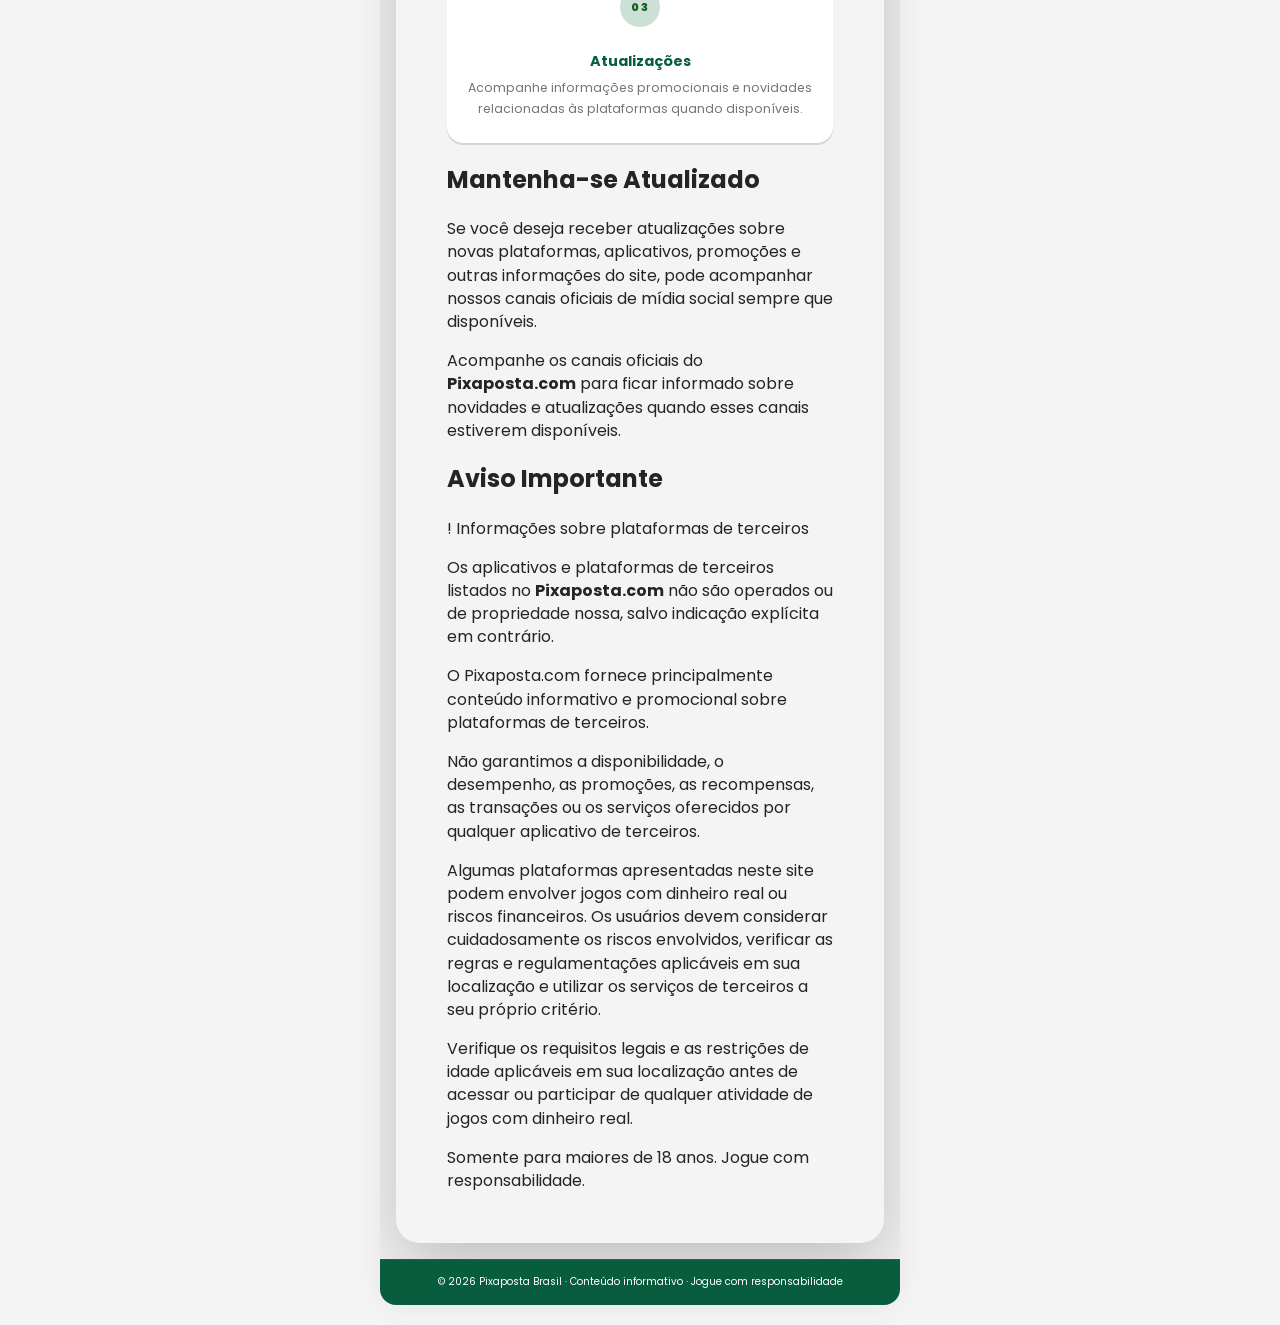
==== commit da3fdd30: "complete need adjusmtne faqs" ====
--- a/about.html
+++ b/about.html
@@ -46,6 +46,65 @@
             <a href="ads.html" class="active" aria-current="page"><span class="nav-icon" aria-hidden="true"><svg viewBox="0 0 24 24" fill="none" stroke="currentColor" stroke-width="2.1" stroke-linecap="round" stroke-linejoin="round"><path d="m14 11 2-2 2 2-2 2-2-2Z"/><path d="m10 13-2 2-2-2 2-2 2 2Z"/><path d="m8 10 3 3"/><path d="m13 8 3 3"/><path d="M3 17h8M13 17h8"/></svg></span><span class="nav-label">Ads</span></a>
             </nav>
         </header>
+
+        <!-- ======================================== HERO ======================================== -->
+        <section class="tnc-hero">
+            <div class="tnc-hero-content">
+                <div class="eyebrow"> Conheça o Pixaposta.com </div>
+                <h1> Sobre o <span>Pixaposta.com</span> </h1>
+                <p> Informações sobre plataformas, aplicativos de jogos, promoções e novidades reunidas em um só lugar. </p>
+            </div>
+        </section>
+        <!-- ======================================== MAIN ======================================== -->
+        <section class="main-content">
+            <article class="content-card">
+                <!-- INTRO -->
+                <section class="intro">
+                    <h2> Nosso objetivo no <span>Pixaposta.com</span> </h2>
+                    <p> O principal objetivo do lançamento do <strong>Pixaposta.com</strong> é fornecer aos usuários acesso conveniente a informações sobre as mais recentes <strong>plataformas e apps de jogos brasileiros</strong>. </p>
+                    <p> Nosso objetivo é reunir plataformas de jogos populares e em alta em um só lugar, facilitando para os usuários descobrir novos aplicativos, explorar os recursos das plataformas e encontrar as informações promocionais mais recentes. </p>
+                    <p>
+                    Em vez de visitar vários sites para pesquisar diferentes apps e plataformas de jogos, os usuários podem explorar diversas opções por meio do <strong>Pixaposta.com</strong>. </p>
+                    <!-- FEATURES -->
+                    <div class="feature-box">
+                        <div class="feature-about"> <span class="feature-number"> 01 </span>
+                            <h3> Descoberta </h3>
+                            <p> Encontre informações sobre diferentes plataformas e aplicativos de jogos em um só lugar. </p>
+                        </div>
+                        <div class="feature-about"> <span class="feature-number"> 02 </span>
+                            <h3> Informações </h3>
+                            <p> Explore recursos, novidades e informações relacionadas às plataformas apresentadas. </p>
+                        </div>
+                        <div class="feature-about"> <span class="feature-number"> 03 </span>
+                            <h3> Atualizações </h3>
+                            <p> Acompanhe informações promocionais e novidades relacionadas às plataformas quando disponíveis. </p>
+                        </div>
+                    </div>
+                </section>
+                <!-- UPDATES -->
+                <section class="info-section">
+                    <h2> Mantenha-se Atualizado </h2>
+                    <p> Se você deseja receber atualizações sobre novas plataformas, aplicativos, promoções e outras informações do site, pode acompanhar nossos canais oficiais de mídia social sempre que disponíveis. </p>
+                    <div class="social-box">
+                        <p> Acompanhe os canais oficiais do <strong>Pixaposta.com</strong> para ficar informado sobre novidades e atualizações quando esses canais estiverem disponíveis. </p>
+                    </div>
+                </section>
+                <!-- IMPORTANT NOTICE -->
+                <section class="info-section">
+                    <h2> Aviso Importante </h2>
+                    <div class="notice">
+                        <div class="notice-title"> <span class="notice-icon"> ! </span> Informações sobre plataformas de terceiros </div>
+                        <p> Os aplicativos e plataformas de terceiros listados no <strong>Pixaposta.com</strong> não são operados ou de propriedade nossa, salvo indicação explícita em contrário. </p>
+                        <p> O Pixaposta.com fornece principalmente conteúdo informativo e promocional sobre plataformas de terceiros. </p>
+                        <p> Não garantimos a disponibilidade, o desempenho, as promoções, as recompensas, as transações ou os serviços oferecidos por qualquer aplicativo de terceiros. </p>
+                        <p> Algumas plataformas apresentadas neste site podem envolver jogos com dinheiro real ou riscos financeiros. Os usuários devem considerar cuidadosamente os riscos envolvidos, verificar as regras e regulamentações aplicáveis em sua localização
+                            e utilizar os serviços de terceiros a seu próprio critério. </p>
+                        <p> Verifique os requisitos legais e as restrições de idade aplicáveis em sua localização antes de acessar ou participar de qualquer atividade de jogos com dinheiro real. </p>
+                        <div class="responsible"> Somente para maiores de 18 anos. Jogue com responsabilidade. </div>
+                    </div>
+                </section>
+            </article>
+        </section>
         <footer class="footer">© 2026 Pixaposta Brasil · Conteúdo informativo · Jogue com responsabilidade</footer>
     </main>    
     <script src="./assets/js/app.js" defer></script>
--- a/assets/css/style.css
+++ b/assets/css/style.css
@@ -2312,3 +2312,281 @@
     transition: none !important;
   }
 }
+
+.main-content {
+  background: #f4f4f4;
+    padding: 16px;
+}
+
+/* ========================================= FEATURE BOX ========================================= */
+.feature-box {
+  display: grid;
+  grid-template-columns: repeat(1, 3fr);
+  gap: 15px;
+  margin-top: 25px;
+}
+.feature-about {
+  padding: 22px 18px;
+  border-radius: 16px;
+  border: 1px solid rgba(255, 255, 255, 0.07);
+  transition: transform 0.25s ease, border-color 0.25s ease,
+    background 0.25s ease;
+        background: #fff;
+    text-align: center;
+    box-shadow: 0 2px 0 #0002;
+    display: flex;
+    flex-direction: column;
+    align-items: center;
+}
+.feature-about:hover {
+  transform: translateY(-4px);
+  background: rgba(185, 133, 255, 0.06);
+  border-color: rgba(185, 133, 255, 0.22);
+}
+.feature-number {
+  display: block;
+  margin-bottom: 9px;
+  color: #0e5f19;
+  font-size: 0.7rem;
+  font-weight: 800;
+  letter-spacing: 1.5px;
+  background: rgba(0, 100, 45, 0.20);
+    border-radius: 20px;
+    width: 40px;
+    height: 40px;
+    text-align: center;
+    display: flex;
+    justify-content: center;
+    align-items: center;
+    min-width: 40px;
+}
+.feature-about h3 {
+  color: var(--green);
+  font-size: 0.9rem;
+  margin-bottom: 7px;
+}
+.feature-about p {
+  color: #757575;
+  font-size: 0.78rem;
+  line-height: 1.65;
+  margin: 0;
+}
+
+/* ========================================= faqs ========================================= */
+
+.faq-container {
+  display: flex;
+  flex-direction: column;
+  gap: 14px;
+} /* ========================= FAQ ITEM ========================= */
+.faq-item {
+  overflow: hidden;
+  border: 1px solid rgba(255, 255, 255, 0.075);
+  border-radius: 18px;
+  background: linear-gradient(
+    135deg,
+    rgba(255, 255, 255, 0.045),
+    rgba(255, 255, 255, 0.018)
+  );
+  box-shadow: 0 20px 60px rgba(0, 0, 0, 0.18);
+  transition: border-color 0.25s ease, background 0.25s ease,
+    transform 0.25s ease;
+}
+.faq-item:hover {
+  border-color: rgba(166, 96, 255, 0.25);
+  background: linear-gradient(
+    135deg,
+    rgba(155, 80, 255, 0.075),
+    rgba(255, 255, 255, 0.018)
+  );
+}
+.faq-question {
+  width: 100%;
+  display: flex;
+  align-items: center;
+  justify-content: space-between;
+  gap: 20px;
+  padding: 25px 28px;
+  border: 0;
+  background: transparent;
+  color: #ffffff;
+  text-align: left;
+  cursor: pointer;
+  font-size: 1rem;
+  font-weight: 700;
+  line-height: 1.5;
+}
+.faq-question:focus-visible {
+  outline: 3px solid rgba(183, 119, 255, 0.5);
+  outline-offset: -3px;
+}
+.question-text {
+  display: flex;
+  align-items: center;
+  gap: 15px;
+}
+.question-number {
+  flex: 0 0 auto;
+  display: inline-flex;
+  align-items: center;
+  justify-content: center;
+  width: 34px;
+  height: 34px;
+  border-radius: 10px;
+  background: rgba(150, 80, 255, 0.12);
+  border: 1px solid rgba(175, 110, 255, 0.2);
+  color: #c89cff;
+  font-size: 0.72rem;
+  font-weight: 800;
+}
+.faq-icon {
+  flex: 0 0 auto;
+  display: flex;
+  align-items: center;
+  justify-content: center;
+  width: 32px;
+  height: 32px;
+  border-radius: 50%;
+  background: rgba(255, 255, 255, 0.055);
+  color: #c59aff;
+  font-size: 1.25rem;
+  font-weight: 400;
+  transition: transform 0.3s ease, background 0.3s ease;
+}
+.faq-item.active .faq-icon {
+  transform: rotate(45deg);
+  background: rgba(157, 83, 255, 0.18);
+}
+.faq-answer {
+  display: grid;
+  grid-template-rows: 0fr;
+  transition: grid-template-rows 0.35s ease;
+}
+.faq-answer-inner {
+  min-height: 0;
+  overflow: hidden;
+}
+.faq-answer-content {
+  padding: 0 28px 26px 77px;
+  color: #aaa2b9;
+  font-size: 0.94rem;
+  line-height: 1.85;
+}
+.faq-item.active .faq-answer {
+  grid-template-rows: 1fr;
+}
+.platform-list {
+  display: flex;
+  flex-wrap: wrap;
+  gap: 8px;
+  margin-top: 18px;
+}
+.platform {
+  display: inline-flex;
+  align-items: center;
+  padding: 7px 11px;
+  border-radius: 8px;
+  border: 1px solid rgba(169, 101, 255, 0.2);
+  background: rgba(151, 75, 255, 0.08);
+  color: #d4b8ff;
+  font-size: 0.76rem;
+  font-weight: 600;
+} 
+/* ========================= RESPONSIBLE GAMING ========================= */
+.responsible-box {
+  margin-top: 30px;
+  padding: 25px 28px;
+  border-radius: 18px;
+  border: 1px solid rgba(190, 135, 255, 0.16);
+  background: linear-gradient(
+    135deg,
+    rgba(132, 66, 255, 0.09),
+    rgba(255, 255, 255, 0.025)
+  );
+  text-align: center;
+}
+.responsible-box strong {
+  display: block;
+  margin-bottom: 5px;
+  color: #ffffff;
+  font-size: 0.92rem;
+}
+.responsible-box span {
+  color: #aaa0b8;
+  font-size: 0.82rem;
+} 
+/* ========================= RESPONSIVE ========================= */
+@media (max-width: 700px) {
+  .home-button {
+    min-height: 38px;
+    padding: 0 14px;
+    font-size: 0.74rem;
+  }
+  .faq-question {
+    padding: 20px 18px;
+    font-size: 0.88rem;
+  }
+  .question-text {
+    gap: 11px;
+  }
+  .question-number {
+    width: 30px;
+    height: 30px;
+    border-radius: 8px;
+    font-size: 0.66rem;
+  }
+  .faq-icon {
+    width: 29px;
+    height: 29px;
+    font-size: 1.1rem;
+  }
+  .faq-answer-content {
+    padding: 0 18px 22px 59px;
+    font-size: 0.83rem;
+  }
+  .responsible-box {
+    padding: 22px 18px;
+  }
+}
+@media (max-width: 430px) {
+  .home-button {
+    font-size: 0;
+    width: 38px;
+    padding: 0;
+  }
+  .home-button::before {
+    content: "⌂";
+    font-size: 1.1rem;
+  }
+  .faq-question {
+    gap: 10px;
+  }
+  .question-text {
+    align-items: flex-start;
+  }
+  .question-number {
+    margin-top: 2px;
+  }
+  .faq-answer-content {
+    padding-left: 18px;
+  }
+  .platform-list {
+    gap: 6px;
+  }
+  .platform {
+    font-size: 0.68rem;
+    padding: 6px 8px;
+  }
+} 
+/* ========================= REDUCED MOTION ========================= */
+@media (prefers-reduced-motion: reduce) {
+  html {
+    scroll-behavior: auto;
+  }
+  *,
+  *::before,
+  *::after {
+    transition-duration: 0.01ms !important;
+  }
+}
+
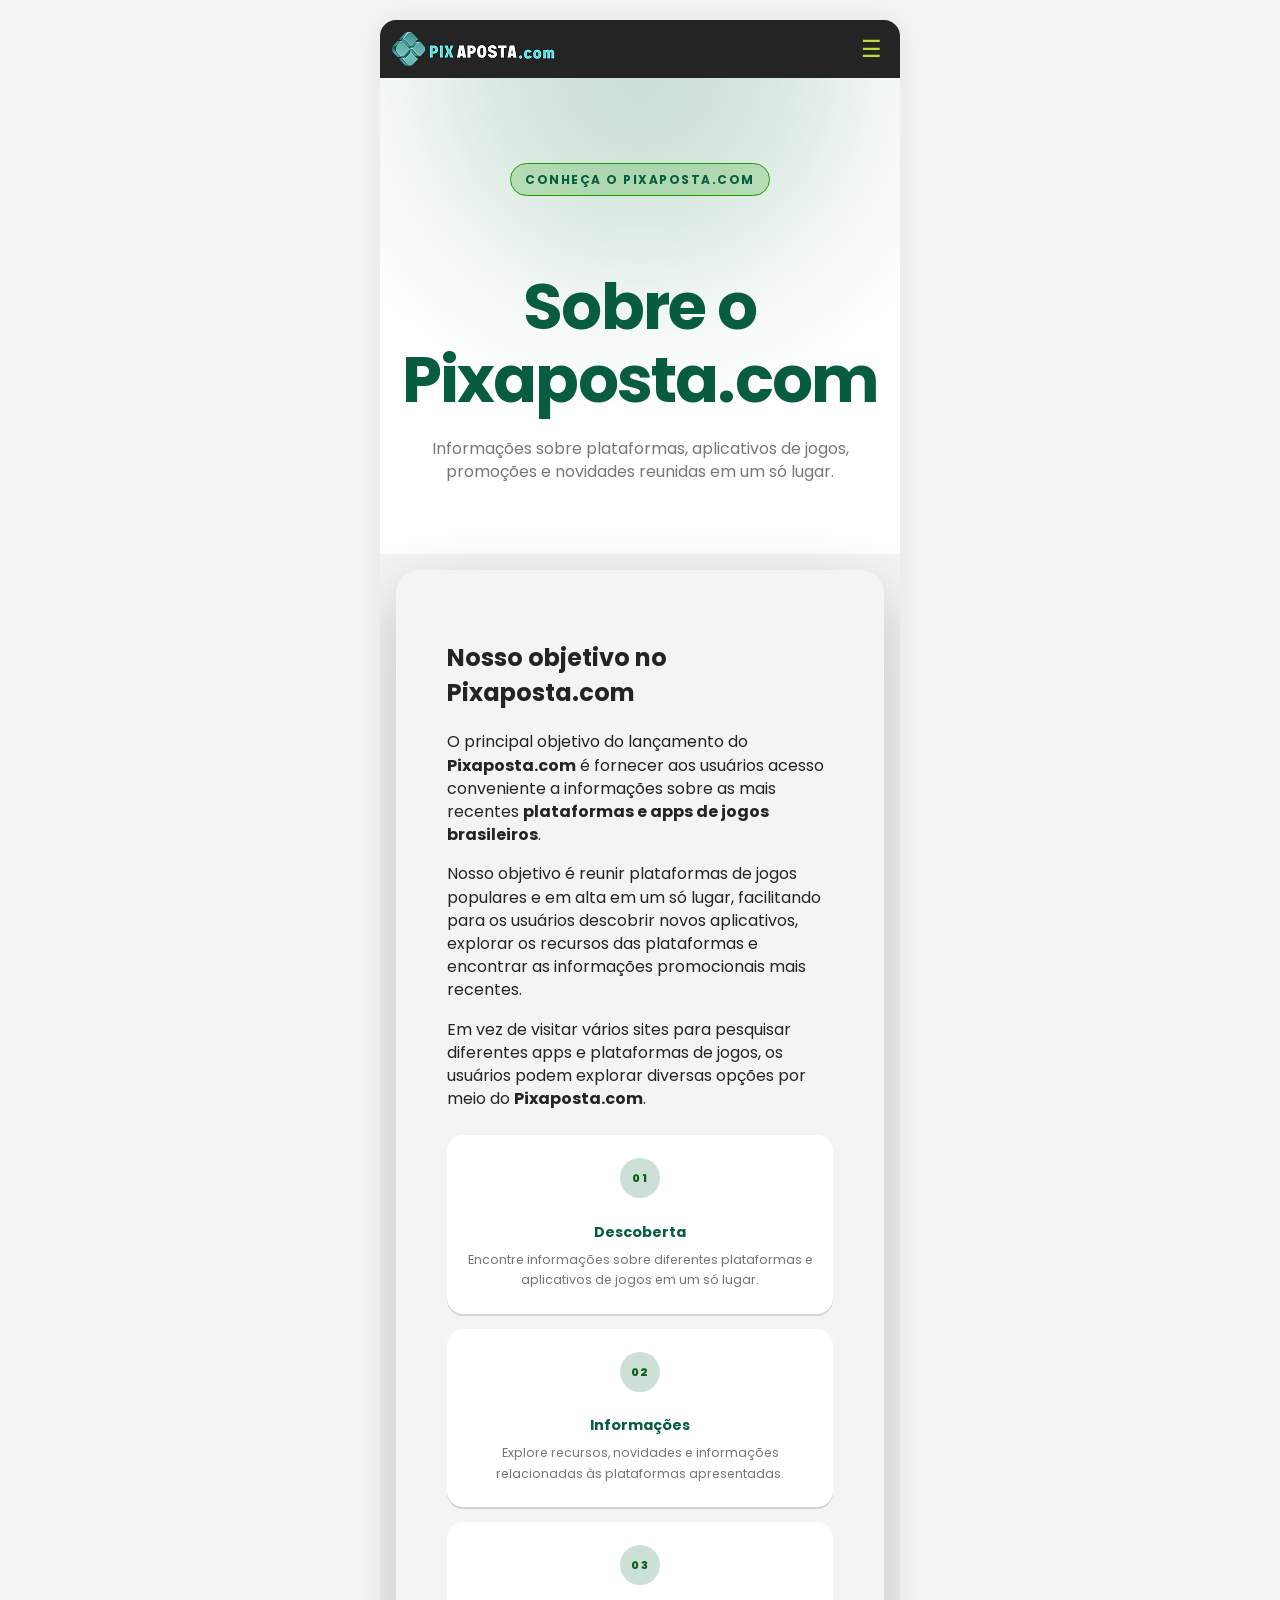
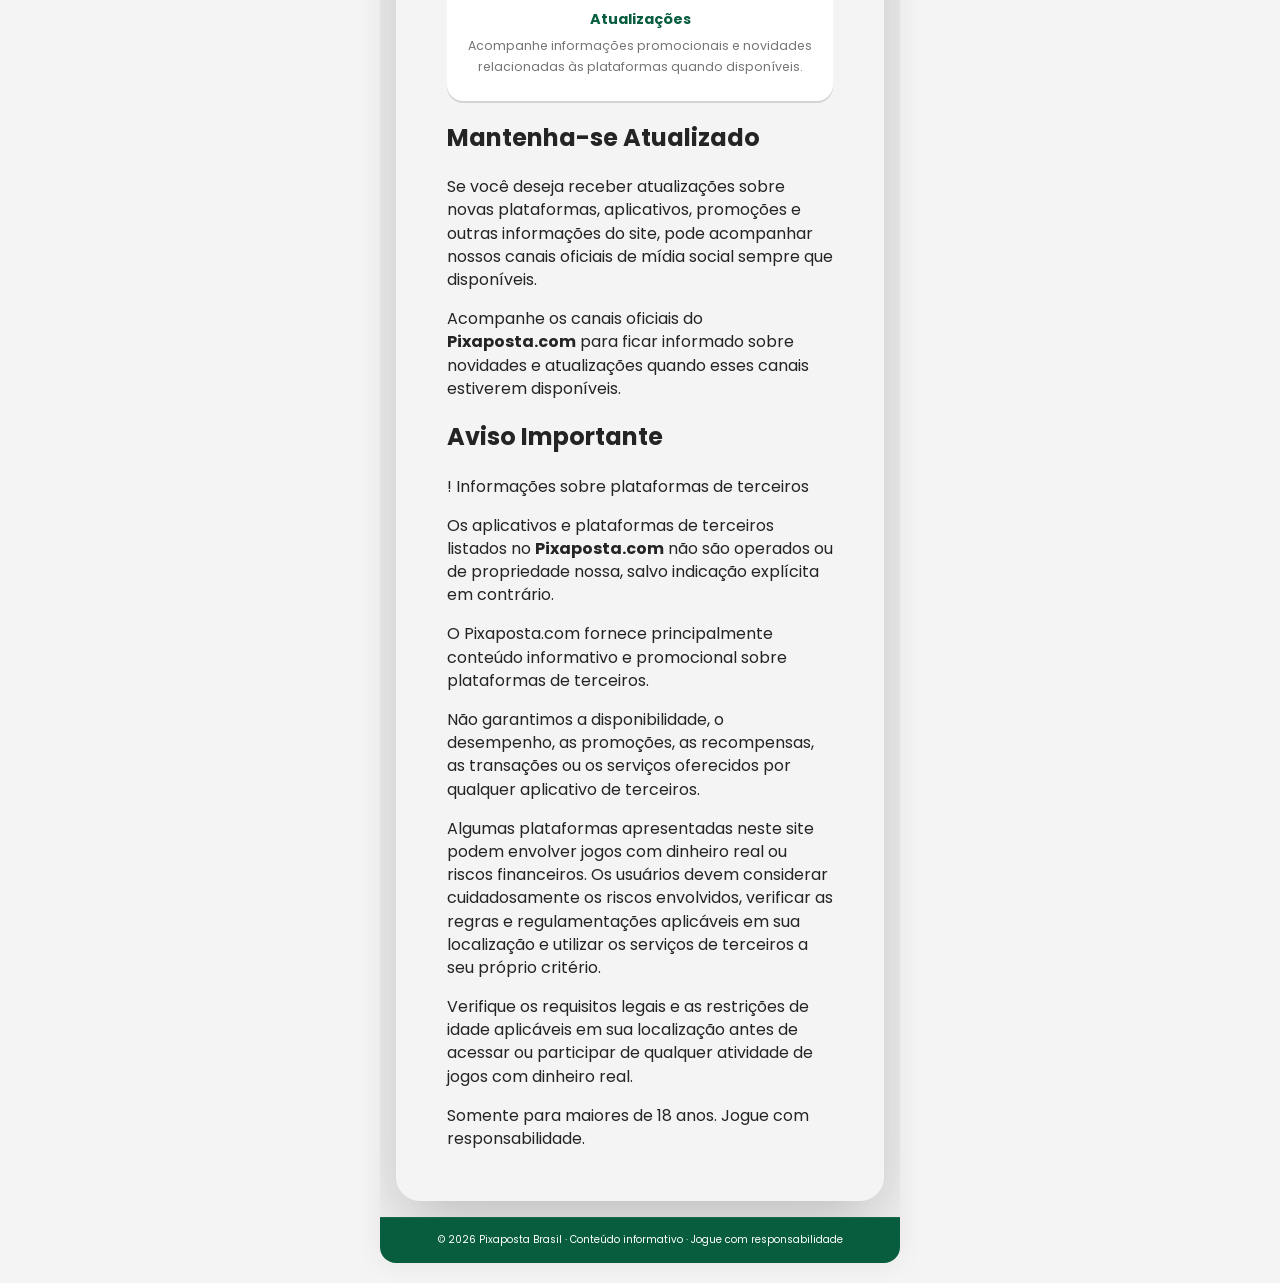
==== commit 06f6bc3c: "done final na" ====
--- a/about.html
+++ b/about.html
@@ -38,13 +38,13 @@
             <a href="about.html"><span class="menu-icon" aria-hidden="true"><svg viewBox="0 0 24 24" fill="none" stroke="currentColor" stroke-width="2" stroke-linecap="round" stroke-linejoin="round"><circle cx="12" cy="8" r="4"/><path d="M4 21c1.5-4 4-6 8-6s6.5 2 8 6"/></svg></span>About</a>
             <a href="faq.html"><span class="menu-icon" aria-hidden="true"><svg viewBox="0 0 24 24" fill="none" stroke="currentColor" stroke-width="2" stroke-linecap="round" stroke-linejoin="round"><circle cx="12" cy="12" r="9"/><path d="M9.5 9a2.7 2.7 0 1 1 4.5 2c-1.4 1-2 1.5-2 3"/><path d="M12 17h.01"/></svg></span>FAQ</a>
             </nav>
-            <nav class="nav" aria-label="Navegação principal">
+            <!-- <nav class="nav" aria-label="Navegação principal">
             <a href="index.html"><span class="nav-icon" aria-hidden="true"><svg viewBox="0 0 24 24" fill="none" stroke="currentColor" stroke-width="2.2" stroke-linecap="round" stroke-linejoin="round"><path d="M3 10.5 12 3l9 7.5"/><path d="M5 9.5V21h14V9.5"/><path d="M9 21v-6h6v6"/></svg></span><span class="nav-label">Home</span></a>
             <a href="applist.html"><span class="nav-icon" aria-hidden="true"><svg viewBox="0 0 24 24" fill="none" stroke="currentColor" stroke-width="2.1" stroke-linecap="round" stroke-linejoin="round"><path d="M8 8h8l3 3v6H5v-6l3-3Z"/><path d="M9 13h.01M15 13h.01"/><path d="M12 8V5"/><path d="M8 5h8"/></svg></span><span class="nav-label">App List</span></a>
             <a href="top.html"><span class="nav-icon" aria-hidden="true"><svg viewBox="0 0 24 24" fill="none" stroke="currentColor" stroke-width="2.1" stroke-linecap="round" stroke-linejoin="round"><path d="M8 4h8v5a4 4 0 0 1-8 0V4Z"/><path d="M8 6H4v2a4 4 0 0 0 4 4M16 6h4v2a4 4 0 0 1-4 4M12 13v4M8 21h8M10 17h4"/></svg></span><span class="nav-label">Top 50</span></a>
             <a href="contact.html"><span class="nav-icon" aria-hidden="true"><svg viewBox="0 0 24 24" fill="none" stroke="currentColor" stroke-width="2.1" stroke-linecap="round" stroke-linejoin="round"><rect x="3" y="5" width="18" height="14" rx="2"/><path d="m4 7 8 6 8-6"/></svg></span><span class="nav-label">Contact</span></a>
             <a href="ads.html" class="active" aria-current="page"><span class="nav-icon" aria-hidden="true"><svg viewBox="0 0 24 24" fill="none" stroke="currentColor" stroke-width="2.1" stroke-linecap="round" stroke-linejoin="round"><path d="m14 11 2-2 2 2-2 2-2-2Z"/><path d="m10 13-2 2-2-2 2-2 2 2Z"/><path d="m8 10 3 3"/><path d="m13 8 3 3"/><path d="M3 17h8M13 17h8"/></svg></span><span class="nav-label">Ads</span></a>
-            </nav>
+            </nav> -->
         </header>
 
         <!-- ======================================== HERO ======================================== -->
--- a/assets/css/style.css
+++ b/assets/css/style.css
@@ -2095,7 +2095,7 @@
 .tnc-hero p {
   max-width: 700px;
   margin: auto;
-  color: #bdb5c9;
+  color: #777;
   font-size: 1rem;
 } /* =========================================
 MAIN LAYOUT ========================================= */
@@ -2393,12 +2393,8 @@
     transform 0.25s ease;
 }
 .faq-item:hover {
-  border-color: rgba(166, 96, 255, 0.25);
-  background: linear-gradient(
-    135deg,
-    rgba(155, 80, 255, 0.075),
-    rgba(255, 255, 255, 0.018)
-  );
+  border-color: rgba(0, 100, 45, 0.20);
+    background: linear-gradient(135deg, rgba(0, 100, 45, 0.20), rgba(255, 255, 255, 0.018));
 }
 .faq-question {
   width: 100%;
@@ -2409,7 +2405,7 @@
   padding: 25px 28px;
   border: 0;
   background: transparent;
-  color: #ffffff;
+  color: var(--green);
   text-align: left;
   cursor: pointer;
   font-size: 1rem;
@@ -2433,9 +2429,9 @@
   width: 34px;
   height: 34px;
   border-radius: 10px;
-  background: rgba(150, 80, 255, 0.12);
-  border: 1px solid rgba(175, 110, 255, 0.2);
-  color: #c89cff;
+  background: rgba(0, 100, 45, 0.20);
+    border: 1px solid rgba(0, 100, 45, 0.20);
+  color: var(--green);
   font-size: 0.72rem;
   font-weight: 800;
 }
@@ -2448,14 +2444,14 @@
   height: 32px;
   border-radius: 50%;
   background: rgba(255, 255, 255, 0.055);
-  color: #c59aff;
+  color: var(--green);
   font-size: 1.25rem;
   font-weight: 400;
   transition: transform 0.3s ease, background 0.3s ease;
 }
 .faq-item.active .faq-icon {
   transform: rotate(45deg);
-  background: rgba(157, 83, 255, 0.18);
+  background: rgba(0, 100, 45, 0.20);
 }
 .faq-answer {
   display: grid;
@@ -2468,7 +2464,7 @@
 }
 .faq-answer-content {
   padding: 0 28px 26px 77px;
-  color: #aaa2b9;
+  color: #777;
   font-size: 0.94rem;
   line-height: 1.85;
 }
@@ -2497,22 +2493,23 @@
   margin-top: 30px;
   padding: 25px 28px;
   border-radius: 18px;
-  border: 1px solid rgba(190, 135, 255, 0.16);
-  background: linear-gradient(
-    135deg,
-    rgba(132, 66, 255, 0.09),
-    rgba(255, 255, 255, 0.025)
-  );
+  border: 1px solid rgba(0, 100, 45, 0.20);
+  margin-top: 30px;
+    padding: 25px 28px;
+    border-radius: 18px;
+    border: 1px solid rgba(0, 100, 45, 0.20);
+    background: linear-gradient(135deg, rgba(0, 100, 45, 0.20), rgba(255, 255, 255, 0.025));
+    text-align: center;
   text-align: center;
 }
 .responsible-box strong {
   display: block;
   margin-bottom: 5px;
-  color: #ffffff;
+  color: var(--green);
   font-size: 0.92rem;
 }
 .responsible-box span {
-  color: #aaa0b8;
+  color: #777;
   font-size: 0.82rem;
 } 
 /* ========================= RESPONSIVE ========================= */
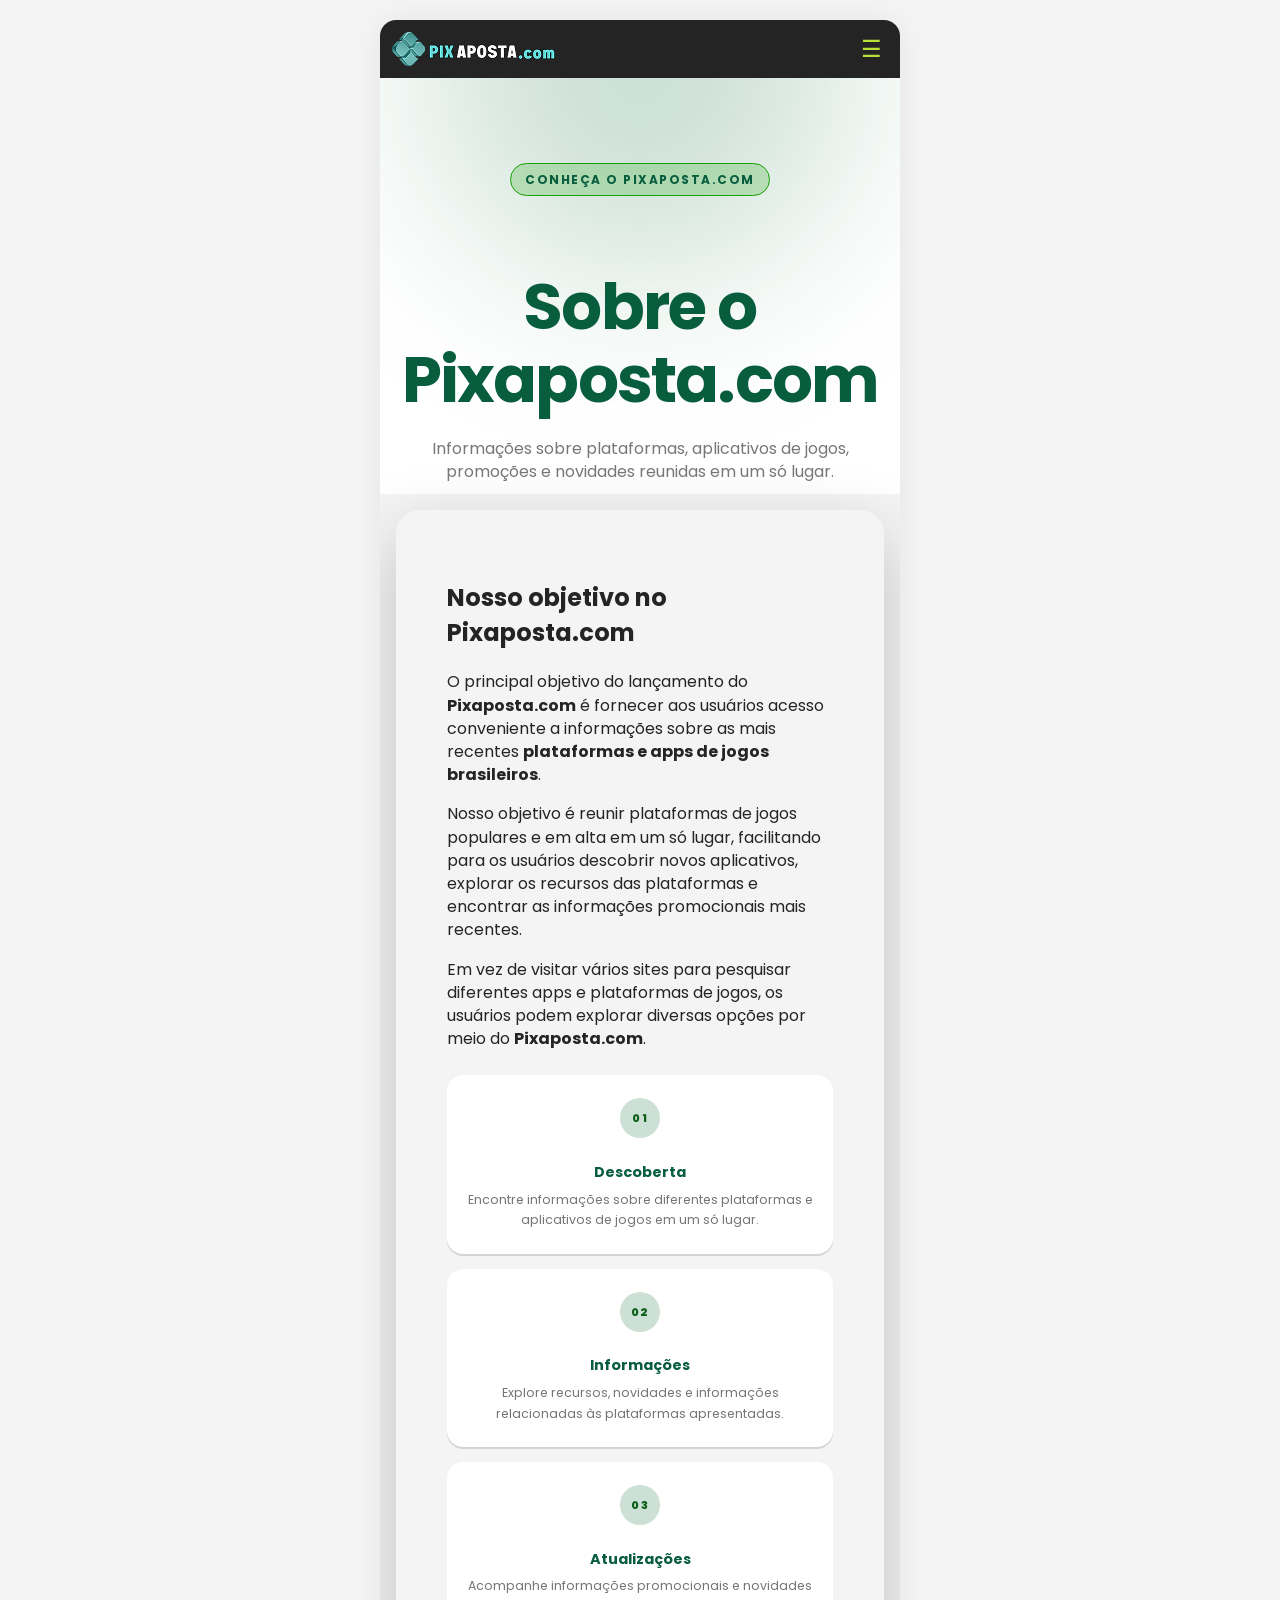
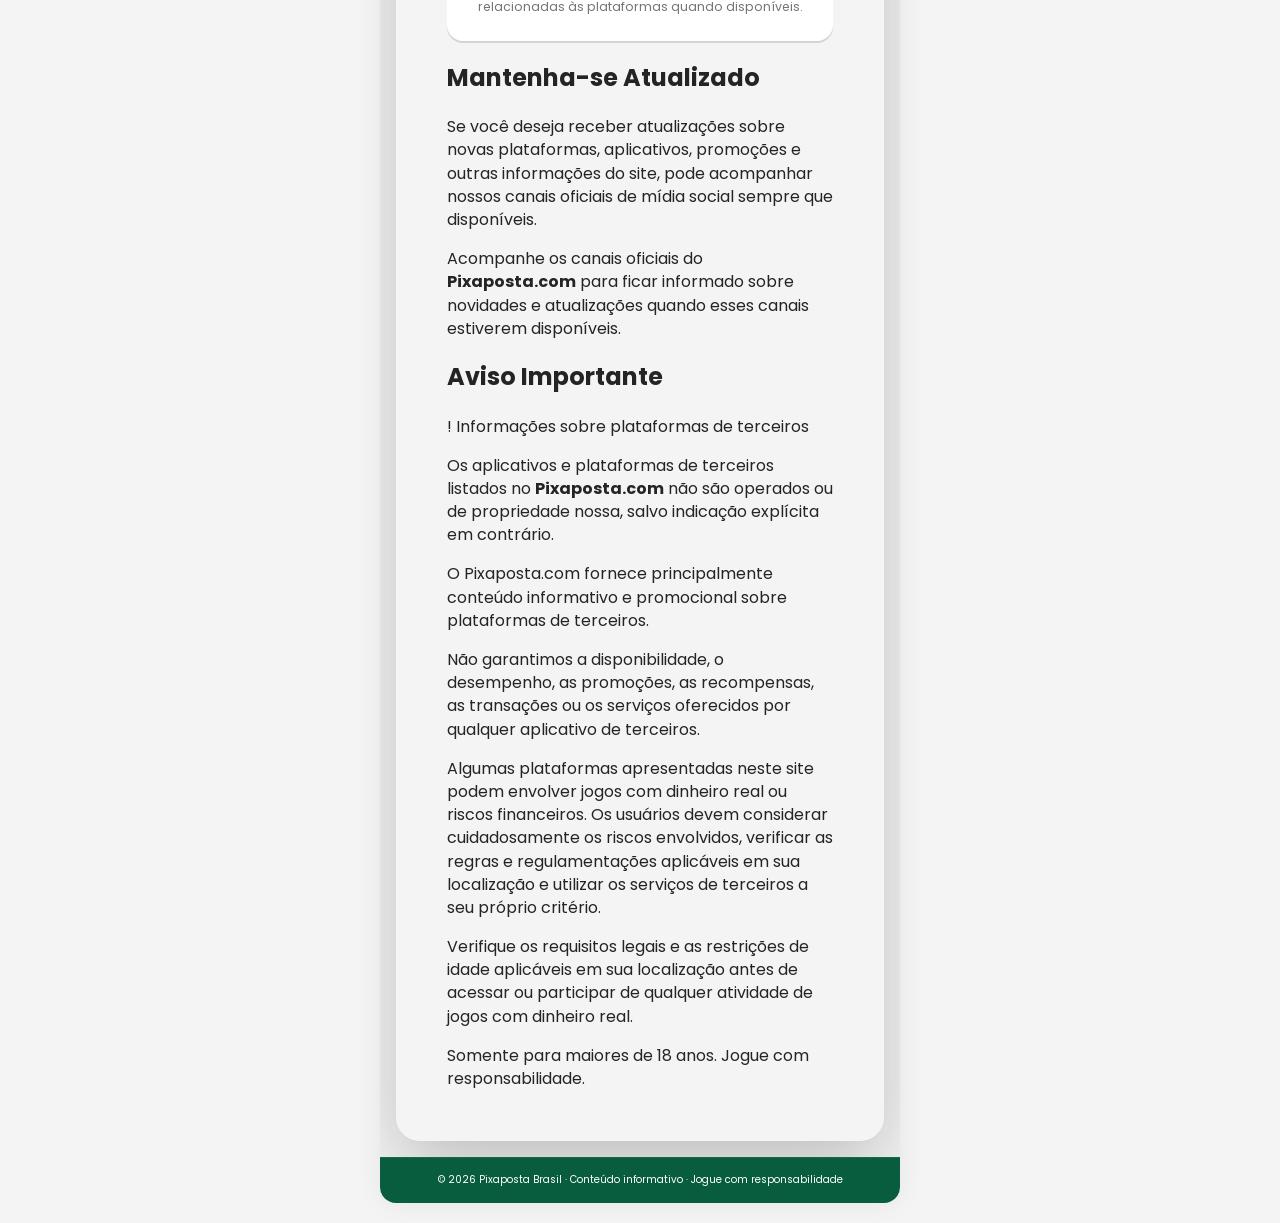
==== commit 2b129557: "ico" ====
--- a/about.html
+++ b/about.html
@@ -8,6 +8,12 @@
     <meta name="robots" content="index,follow,max-image-preview:large">
     <meta name="author" content="Pixaposta Brasil">
     <meta name="format-detection" content="telephone=no">
+    <!-- Standard favicon -->
+    <link rel="icon" type="image/png" sizes="32x32" href="favicon.ico">
+    <!-- <link rel="icon" type="image/png" sizes="16x16" href="favicon-16x16.png"> -->
+
+    <!-- Apple devices -->
+    <link rel="apple-touch-icon" sizes="180x180" href="apple-touch-icon.png">
     <link rel="canonical" href="https://example.com/">
     <meta property="og:type" content="website">
     <meta property="og:locale" content="pt_BR">
--- a/assets/css/style.css
+++ b/assets/css/style.css
@@ -313,12 +313,12 @@
   font-weight: 800;
   margin: 0;
 }
-.app-sub {
+.recommend {
   font-size: 9px;
   color: #777;
   margin: 1px 0;
 }
-.recommend {
+.app-sub {
   font-size: 9px;
   color: #0caa20;
   font-weight: 700;
@@ -405,7 +405,7 @@
   .recommend {
     font-size: 14px;
   }
-  .recommend {
+  .app-sub {
     margin: 0;
     }
 }
@@ -1276,7 +1276,7 @@
             width: 100%;
             max-width: 620px;
             margin: 0 auto;
-            padding: 18px 14px 24px;
+            padding: 18px 24px 24px;
             position: relative;
             overflow: hidden;
             background:var(--bg)
@@ -1331,9 +1331,9 @@
             grid-template-columns:
                 repeat(3, minmax(0, 1fr));
 
-            gap: 14px 12px;
-
-            width: 100%;
+            gap: 18px 16px;
+            width: 90%;
+            margin: 0 auto;
         }
 
 
@@ -1376,7 +1376,7 @@
         ========================================= */
 
         .platform-card__image-wrapper {
-            width: 100%;
+            width: 80%;
 
             aspect-ratio: 1 / 1;
 
@@ -1978,7 +1978,7 @@
     CONTATO
 ========================================= */
 /* ================================ MAIN CONTAINER ================================= */ 
-.contact-section { width: 100%; min-height: 100vh; display: flex; align-items: center; justify-content: center; padding: 80px 20px; } 
+.contact-section { width: 100%; min-height: 100vh; display: flex; align-items: center; justify-content: center; padding: 80px 20px; flex-direction: column; } 
 .contact-container { width: 100%; max-width: 1050px; margin: 0 auto; } 
 /* ================================ HEADER ================================= */ 
 .page-header { text-align: center; margin-bottom: 50px; } 
@@ -1986,7 +1986,7 @@
 .page-header h1 { font-size: clamp(32px, 5vw, 52px); line-height: 1.15; font-weight: 800; margin-bottom: 15px; } 
 .page-header p { max-width: 700px; margin: 0 auto; color: #aeb3c2; font-size: 15px; } 
 /* ================================ CARDS ================================= */ 
-.contact-grid { display: grid; grid-template-columns: repeat(2, minmax(0, 1fr)); gap: 25px; } 
+.contact-grid { display: grid; grid-template-columns: repeat(1, minmax(0, 1fr)); gap: 25px; } 
 .contact-card { position: relative; padding: 38px; border: 1px solid rgba(255, 255, 255, 0.1); border-radius: 22px; background: rgba(255, 255, 255, 0.055); backdrop-filter: blur(18px); -webkit-backdrop-filter: blur(18px); box-shadow: 0 20px 60px rgba(0, 0, 0, 0.25); overflow: hidden; transition: transform 0.3s ease, border-color 0.3s ease, box-shadow 0.3s ease; } 
 .contact-card::before { 
   content: ""; 
@@ -1998,7 +1998,7 @@
 background: rgba(27, 139, 84, 0.31); filter: blur(10px);
 } 
 .contact-card:hover { 
-  transform: translateY(-6px); border-color: rgba(156, 123, 255, 0.45); box-shadow: 0 25px 70px rgba(0, 0, 0, 0.35);
+  transform: translateY(-6px); border-color: rgba(178, 253, 207, 0.45); box-shadow: 0 25px 70px rgba(0, 0, 0, 0.35);
 } 
 /* ================================ ICON ================================= */ 
 .card-icon { 
@@ -2008,22 +2008,22 @@
 
 /* ADS SECTION */
 @media (max-width: 480px) {
-    .ads-section {
+    .adv-section {
         padding: 16px;
     }
 }
 /* @media (max-width: 800px) {
-    .ads-section {
+    .adv-section {
         padding: 60px 18px;
     }
 } */
-.ads-section {
+.adv-section {
     width: 100%;
     min-height: 100vh;
     display: flex;
     /* align-items: center; */
     justify-content: center;
-    /* padding: 80px 20px; */
+    padding: 80px 20px;
 }
 .hsub {
   text-align: center;
@@ -2041,7 +2041,7 @@
 .tnc-hero {
   position: relative;
   overflow: hidden;
-  padding: 85px 20px 70px;
+  padding: 85px 20px 10px;
   text-align: center;
   border-bottom: 1px solid rgba(255, 255, 255, 0.06);
 }
@@ -2101,9 +2101,9 @@
 MAIN LAYOUT ========================================= */
 .page-layout {
   width: min(1180px, calc(100% - 40px));
-  margin: 50px auto 80px;
+  margin: 0 auto 0;
   display: grid;
-  grid-template-columns: 270px minmax(0, 1fr);
+  grid-template-columns: 2(0, 1fr);
   gap: 40px;
   align-items: start;
 } /* =========================================
@@ -2482,9 +2482,9 @@
   align-items: center;
   padding: 7px 11px;
   border-radius: 8px;
-  border: 1px solid rgba(169, 101, 255, 0.2);
-  background: rgba(151, 75, 255, 0.08);
-  color: #d4b8ff;
+  border: 1px solid rgb(0 150 136 / 50%);
+    background: rgb(76 175 80 / 50%);
+    color: #015300;
   font-size: 0.76rem;
   font-weight: 600;
 } 
